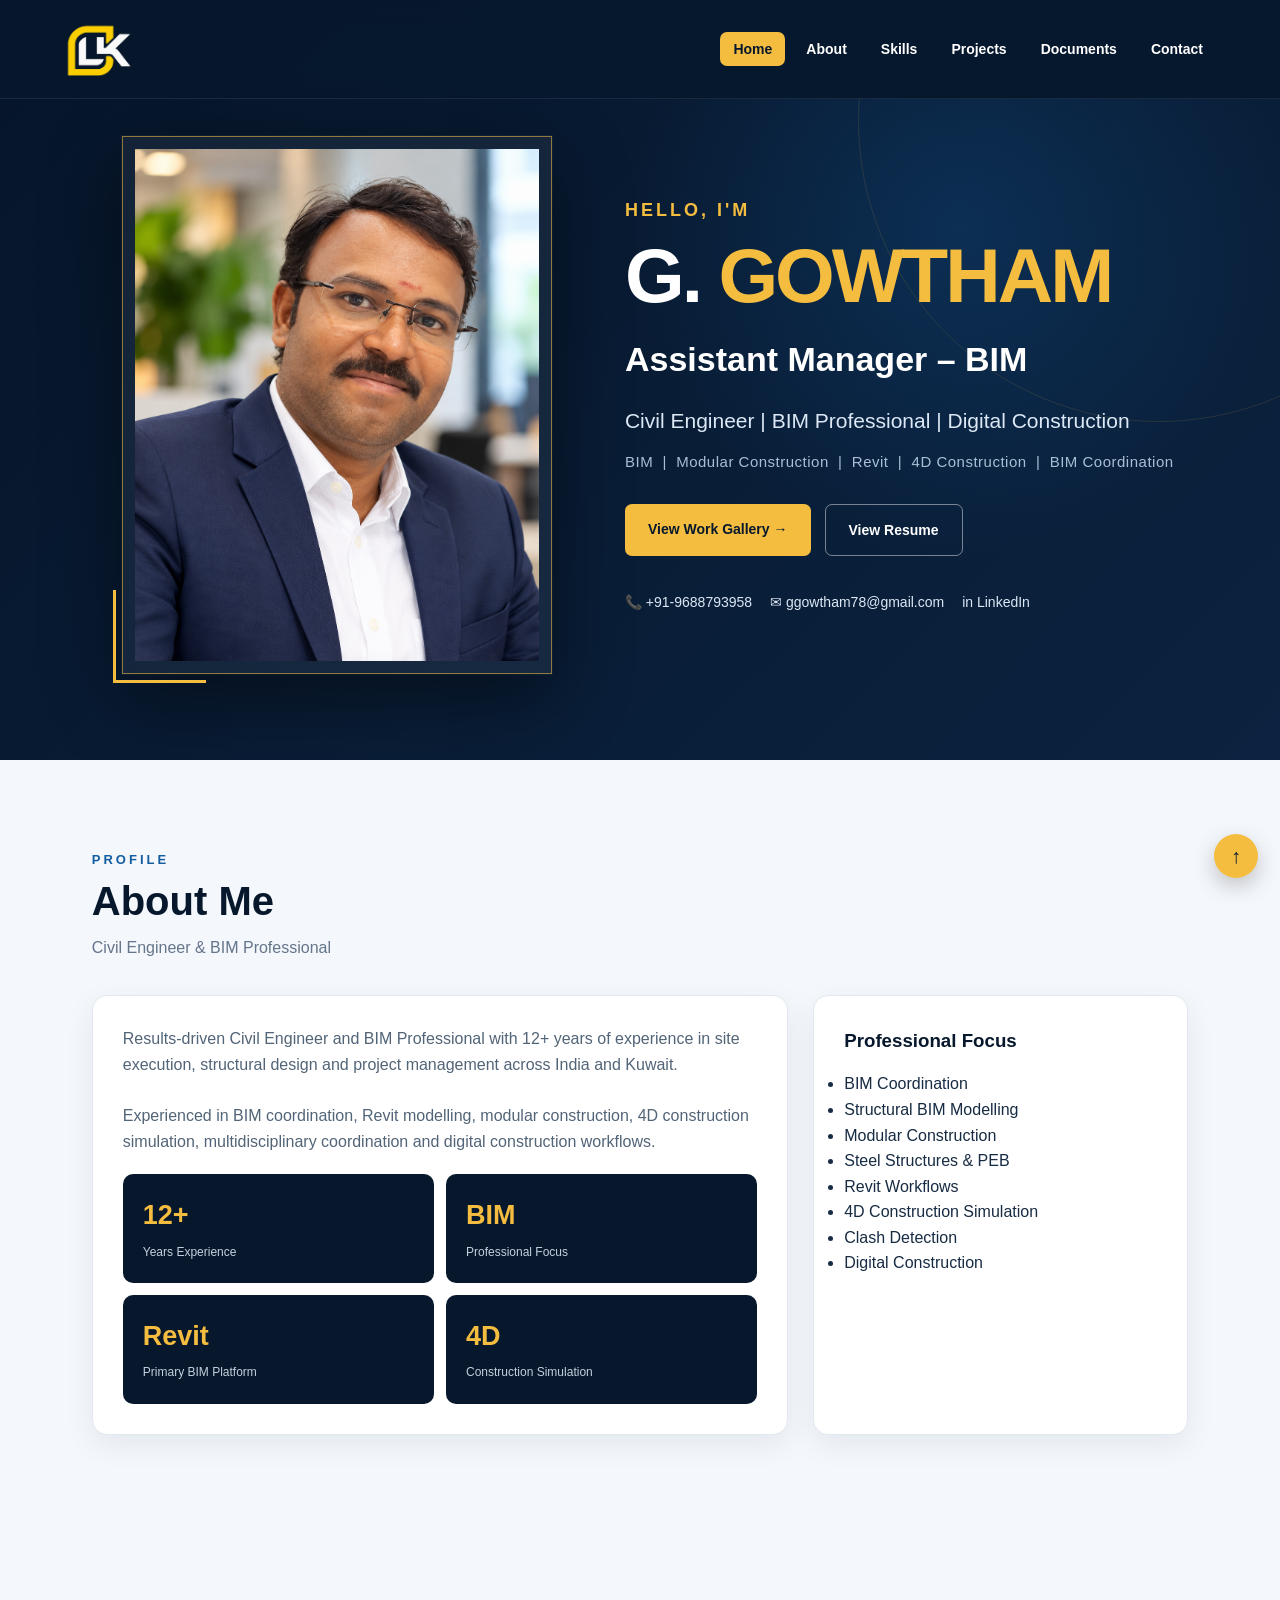
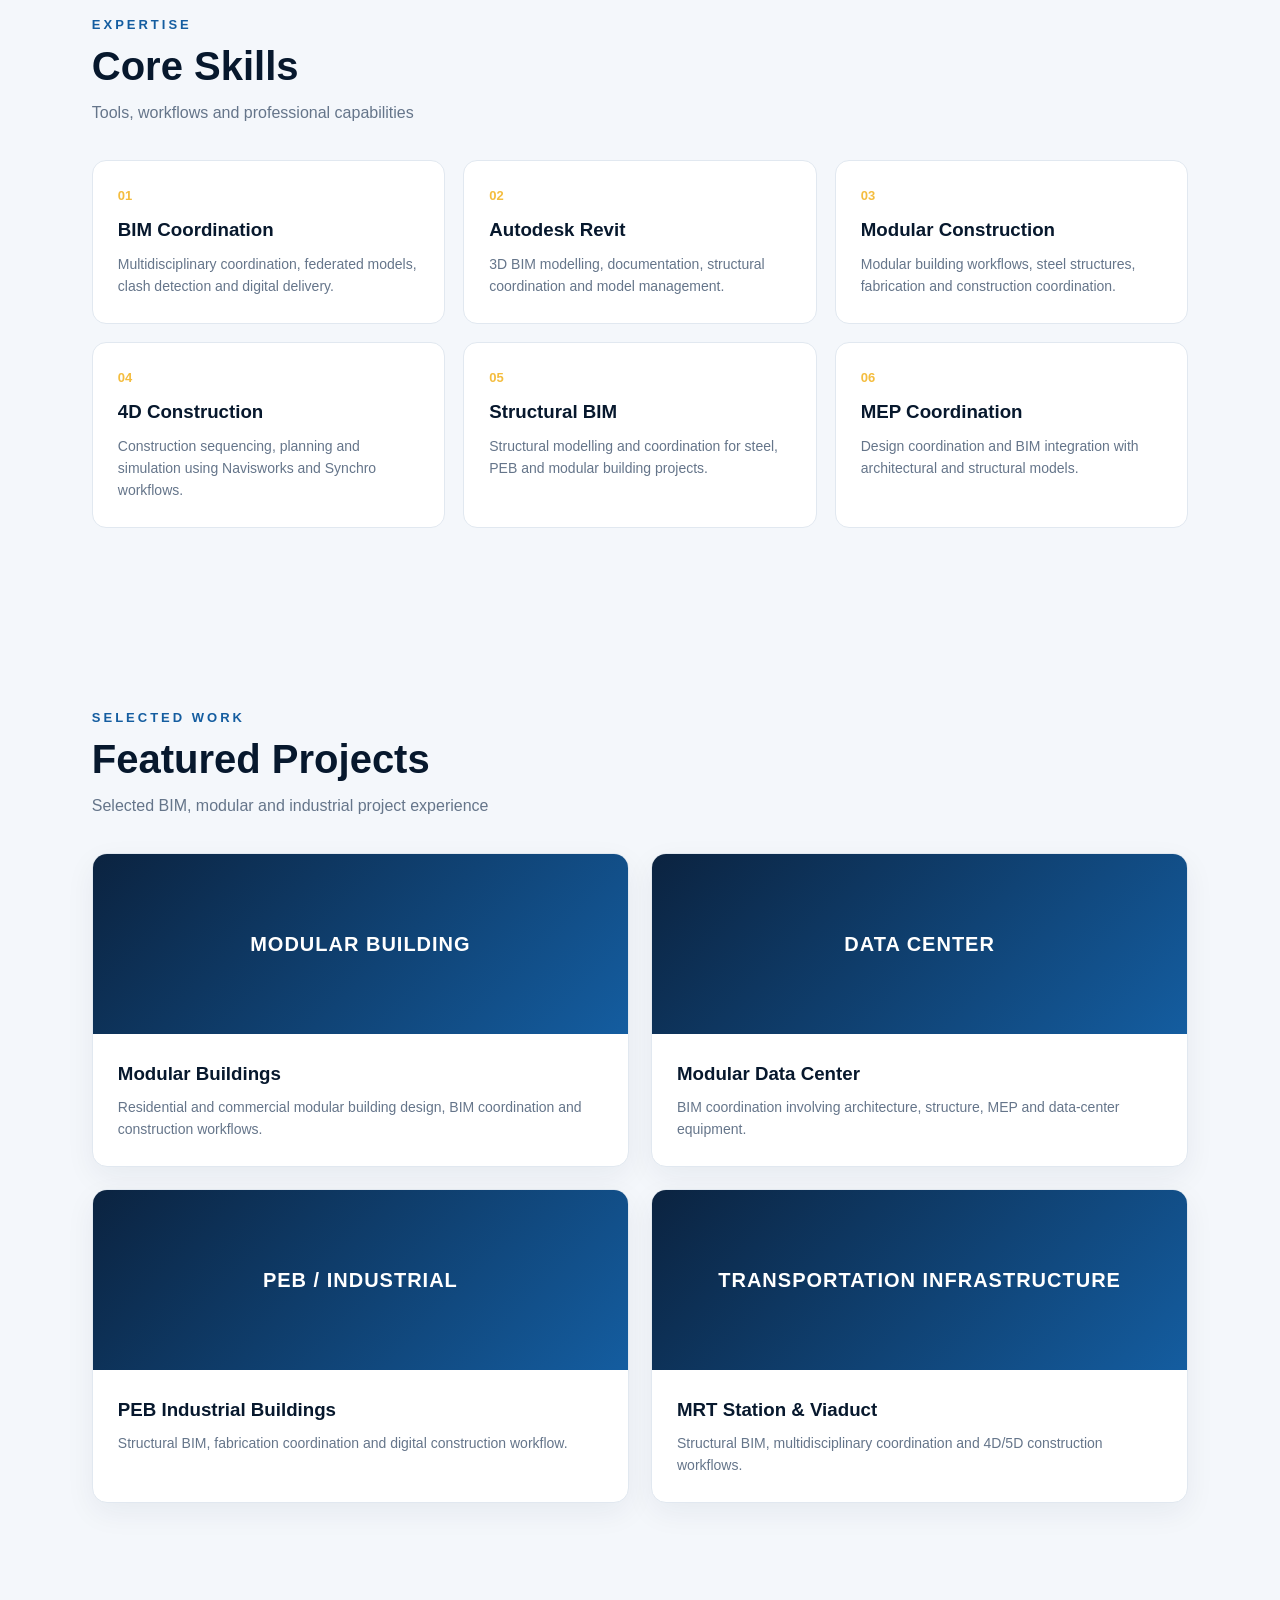
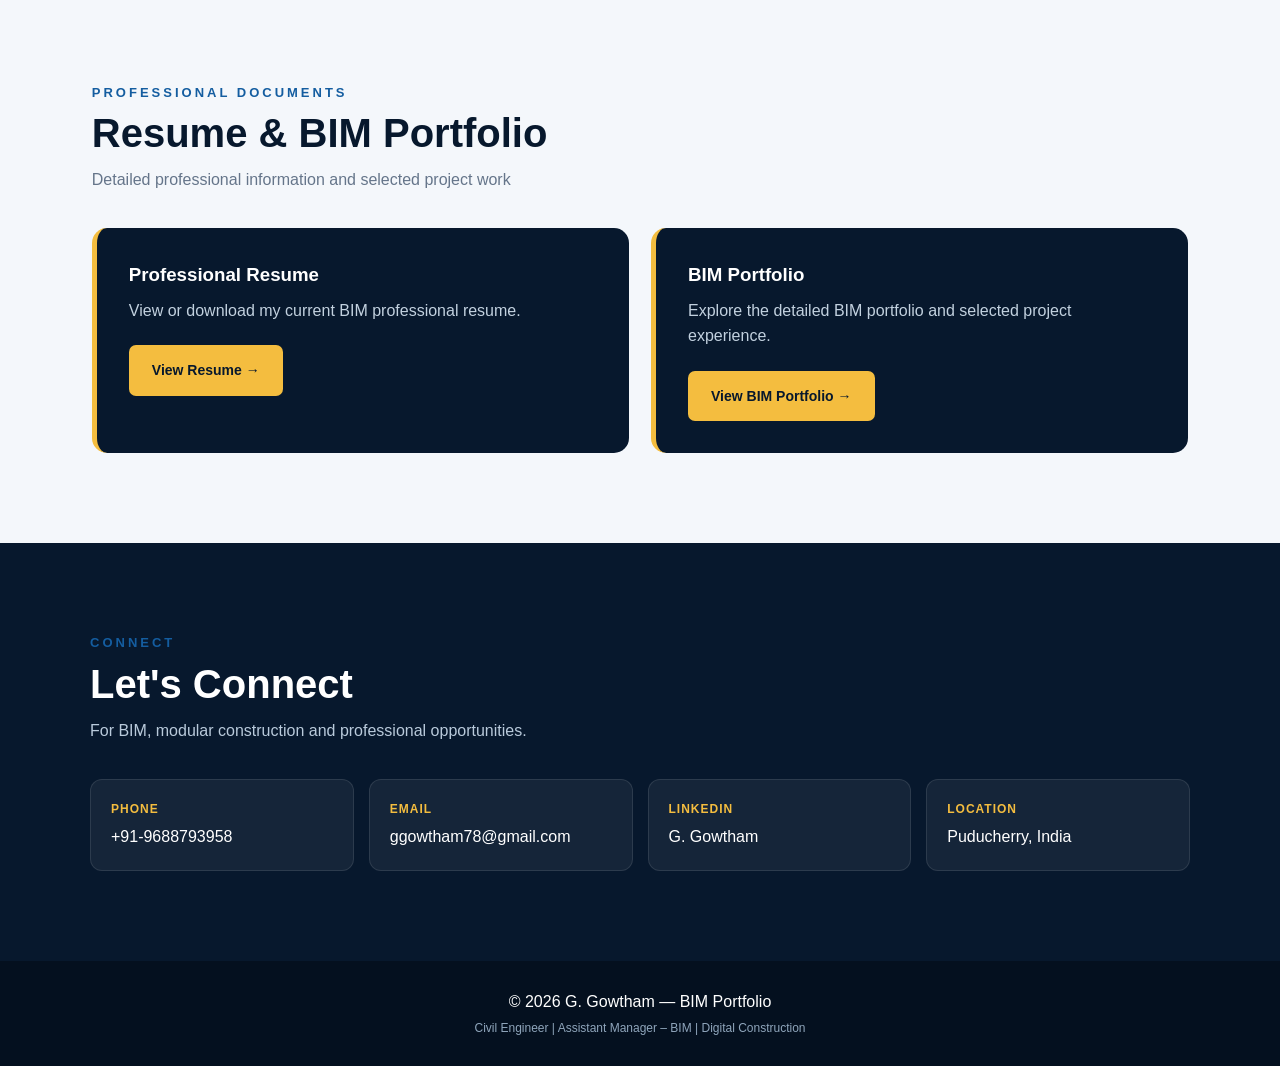
==== index.html @ bedb444a "Update index.html" ====
<!DOCTYPE html>
<html lang="en">
<head>
<meta charset="UTF-8">
<meta name="viewport" content="width=device-width, initial-scale=1.0">

<meta name="description"
content="G. Gowtham — Assistant Manager – BIM | Civil Engineer | BIM | Revit | Modular Construction | 4D">

<title>G. Gowtham | Assistant Manager – BIM</title>
<!-- Browser Tab / Link Preview Icon -->
<link rel="icon" href="/favicon.ico" sizes="any">
<link rel="icon" type="image/png" sizes="16x16" href="/GL-Favicon-16.png">
<link rel="icon" type="image/png" sizes="32x32" href="/GL-Favicon-32.png">
<link rel="icon" type="image/png" sizes="48x48" href="/GL-Favicon-48.png">
<link rel="apple-touch-icon" sizes="180x180" href="/GL-Favicon-180.png">
<link rel="manifest" href="/site.webmanifest">
<meta name="theme-color" content="#07182d">

<!-- Social / WhatsApp Link Preview -->
<meta property="og:type" content="website">
<meta property="og:site_name" content="G. Gowtham | BIM Professional">
<meta property="og:title" content="G. Gowtham | Assistant Manager – BIM">
<meta property="og:description" content="Civil Engineer | BIM Professional | Digital Construction | Revit | Modular Construction | 4D">
<meta property="og:url" content="https://ggowtham78-eng.github.io/">
<meta property="og:image" content="https://ggowtham78-eng.github.io/GL-Favicon-512.png">
<meta property="og:image:type" content="image/png">
<meta property="og:image:width" content="512">
<meta property="og:image:height" content="512">

<meta name="twitter:card" content="summary">
<meta name="twitter:title" content="G. Gowtham | Assistant Manager – BIM">
<meta name="twitter:description" content="Civil Engineer | BIM Professional | Digital Construction | Revit | Modular Construction | 4D">
<meta name="twitter:image" content="https://ggowtham78-eng.github.io/GL-Favicon-512.png">


<style>

:root{
    --navy:#07182d;
    --navy2:#0b2340;
    --blue:#145da0;
    --gold:#f4bd3f;
    --white:#ffffff;
    --light:#f4f7fb;
    --text:#172b43;
    --muted:#65758a;
    --border:#e1e8f0;
}

*{
    box-sizing:border-box;
    margin:0;
    padding:0;
}

html{
    scroll-behavior:smooth;
}

body{
    font-family:Arial, Helvetica, sans-serif;
    background:var(--light);
    color:var(--text);
    line-height:1.6;
}

/* =========================
   NAVIGATION
========================= */

nav{
    position:fixed;
    top:0;
    left:0;
    right:0;
    z-index:1000;

    display:flex;
    align-items:center;
    justify-content:space-between;

    padding:14px 5%;

    background:rgba(7,24,45,.96);
    backdrop-filter:blur(12px);

    border-bottom:1px solid rgba(255,255,255,.08);
}

.logo{
    display:flex;
    align-items:center;
    text-decoration:none;
}

.logo img{
    height:70px;
    width:auto;
    max-width:150px;
    object-fit:contain;
    display:block;
}

.nav-links{
    display:flex;
    gap:8px;
    list-style:none;
}

.nav-links a{
    color:#fff;
    text-decoration:none;
    padding:9px 13px;
    border-radius:7px;
    font-size:14px;
    font-weight:600;
    transition:.25s;
}

.nav-links a.active{
    background:var(--gold);
    color:var(--navy);
}

@media (hover:hover) and (pointer:fine){
    .nav-links a:hover{
        background:var(--gold);
        color:var(--navy);
    }
}

/* =========================
   HERO
========================= */

.hero{
    min-height:760px;

    padding:130px 7% 80px;

    background:
        radial-gradient(circle at 75% 30%,rgba(20,93,160,.28),transparent 30%),
        linear-gradient(135deg,#061529,#0b2340);

    display:grid;
    grid-template-columns:45% 55%;
    align-items:center;

    position:relative;
    overflow:hidden;
}

/* subtle background lines */

.hero:before{
    content:"";
    position:absolute;
    width:600px;
    height:600px;
    border:1px solid rgba(244,189,63,.12);
    border-radius:50%;
    right:-180px;
    top:-180px;
}

.hero-photo{
    position:relative;
    z-index:2;

    display:flex;
    justify-content:center;
    align-items:center;
}

.photo-frame{
    width:min(430px,90%);
    aspect-ratio:4/5;

    border:1px solid rgba(244,189,63,.55);
    padding:12px;

    background:rgba(255,255,255,.05);

    box-shadow:
        0 25px 70px rgba(0,0,0,.45),
        0 0 0 1px rgba(255,255,255,.04);

    position:relative;
}

.photo-frame:after{
    content:"";
    position:absolute;
    left:-10px;
    bottom:-10px;
    width:90px;
    height:90px;
    border-left:3px solid var(--gold);
    border-bottom:3px solid var(--gold);
}

.photo-frame img{
    width:100%;
    height:100%;
    object-fit:cover;
    display:block;
}

/* HERO CONTENT */

.hero-content{
    position:relative;
    z-index:2;

    padding-left:40px;
    max-width:720px;
}

.eyebrow{
    color:var(--gold);
    font-size:18px;
    font-weight:700;
    letter-spacing:3px;
    text-transform:uppercase;
    margin-bottom:12px;
}

.hero h1{
    color:#fff;
    font-size:clamp(48px,6vw,82px);
    line-height:1;
    letter-spacing:-3px;
    margin-bottom:18px;
}

.hero h1 span{
    color:var(--gold);
}

.role{
    color:#fff;
    font-size:clamp(22px,3vw,34px);
    font-weight:600;
    margin-bottom:18px;
}

.tagline{
    color:#dce8f5;
    font-size:21px;
    margin-bottom:12px;
}

.skills-line{
    color:#a9bfd6;
    font-size:15px;
    letter-spacing:.5px;
    margin-bottom:30px;
}

.hero-buttons{
    display:flex;
    gap:14px;
    flex-wrap:wrap;
}

.btn{
    display:inline-block;
    padding:14px 23px;
    border-radius:7px;

    text-decoration:none;
    font-weight:800;
    font-size:14px;

    transition:.25s;
}

.btn-primary{
    background:var(--gold);
    color:var(--navy);
}

.btn-primary:hover{
    transform:translateY(-2px);
    box-shadow:0 10px 25px rgba(244,189,63,.25);
}

.btn-outline{
    color:#fff;
    border:1px solid rgba(255,255,255,.45);
}

.btn-outline:hover{
    background:#fff;
    color:var(--navy);
}

/* quick contact */

.quick-contact{
    margin-top:35px;
    display:flex;
    flex-wrap:wrap;
    gap:18px;
}

.quick-contact a{
    color:#dce8f5;
    text-decoration:none;
    font-size:14px;
}

.quick-contact a:hover{
    color:var(--gold);
}

/* =========================
   SECTIONS
========================= */

section{
    max-width:1250px;
    margin:auto;
    padding:90px 6%;
}

.section-label{
    color:var(--blue);
    font-size:13px;
    font-weight:800;
    letter-spacing:3px;
    text-transform:uppercase;
    margin-bottom:8px;
}

.section-title{
    font-size:40px;
    line-height:1.1;
    margin-bottom:12px;
    color:var(--navy);
}

.section-sub{
    color:var(--muted);
    margin-bottom:35px;
}

/* =========================
   ABOUT
========================= */

.about-grid{
    display:grid;
    grid-template-columns:1.3fr .7fr;
    gap:25px;
}

.panel{
    background:#fff;
    border:1px solid var(--border);
    border-radius:15px;
    padding:30px;

    box-shadow:0 10px 30px rgba(10,42,69,.07);
}

.panel h3{
    color:var(--navy);
    margin-bottom:15px;
}

.panel p{
    color:#526477;
}

.stats{
    display:grid;
    grid-template-columns:1fr 1fr;
    gap:12px;
    margin-top:20px;
}

.stat{
    background:var(--navy);
    color:#fff;
    padding:20px;
    border-radius:10px;
}

.stat strong{
    display:block;
    color:var(--gold);
    font-size:27px;
}

.stat span{
    font-size:12px;
    color:#c3d1df;
}

/* =========================
   SKILLS
========================= */

.skills-grid{
    display:grid;
    grid-template-columns:repeat(3,1fr);
    gap:18px;
}

.skill-card{
    background:#fff;
    border:1px solid var(--border);
    border-radius:14px;
    padding:25px;
    transition:.25s;
}

.skill-card:hover{
    transform:translateY(-5px);
    border-color:var(--gold);
}

.skill-number{
    color:var(--gold);
    font-size:13px;
    font-weight:800;
}

.skill-card h3{
    margin:8px 0;
    color:var(--navy);
}

.skill-card p{
    color:var(--muted);
    font-size:14px;
}

/* =========================
   PROJECTS
========================= */

.project-grid{
    display:grid;
    grid-template-columns:repeat(2,1fr);
    gap:22px;
}

.project-card{
    background:#fff;
    border:1px solid var(--border);
    border-radius:15px;
    overflow:hidden;

    box-shadow:0 10px 30px rgba(10,42,69,.06);

    transition:.25s;
}

.project-card:hover{
    transform:translateY(-5px);
}

.project-image{
    height:180px;

    background:
        linear-gradient(135deg,#0b2340,#145da0);

    display:flex;
    align-items:center;
    justify-content:center;

    color:#fff;
    font-size:20px;
    font-weight:800;
    letter-spacing:1px;
    text-align:center;
    line-height:1.4;
    padding:0 15px;
}

.project-body{
    padding:25px;
}

.project-body h3{
    color:var(--navy);
    margin-bottom:7px;
}

.project-body p{
    color:var(--muted);
    font-size:14px;
}

/* =========================
   DOCUMENTS
========================= */

.documents{
    display:grid;
    grid-template-columns:1fr 1fr;
    gap:22px;
}

.document-card{
    background:var(--navy);
    color:#fff;
    padding:32px;
    border-radius:15px;
    border-left:5px solid var(--gold);
}

.document-card h3{
    color:#fff;
    margin-bottom:8px;
}

.document-card p{
    color:#c2d1df;
    margin-bottom:22px;
}

/* =========================
   MODELS
========================= */

.model-box{
    background:#fff;
    border:1px solid var(--border);
    border-radius:15px;
    padding:35px;
    text-align:center;
}

.model-box h3{
    color:var(--navy);
    margin-bottom:10px;
}

.model-box p{
    color:var(--muted);
}

/* =========================
   CONTACT
========================= */

.contact-section{
    background:var(--navy);
    max-width:none;
    color:#fff;
}

.contact-inner{
    max-width:1100px;
    margin:auto;
}

.contact-section .section-title{
    color:#fff;
}

.contact-section .section-sub{
    color:#b9cadb;
}

.contact-grid{
    display:grid;
    grid-template-columns:repeat(4,1fr);
    gap:15px;
}

.contact-item{
    background:rgba(255,255,255,.06);
    border:1px solid rgba(255,255,255,.1);
    border-radius:12px;
    padding:20px;
}

.contact-item strong{
    display:block;
    color:var(--gold);
    font-size:12px;
    letter-spacing:1px;
    text-transform:uppercase;
    margin-bottom:5px;
}

.contact-item a{
    color:#fff;
    text-decoration:none;
}

/* =========================
   FOOTER
========================= */

footer{
    background:#04101f;
    color:#fff;
    text-align:center;
    padding:28px;
}

footer .small{
    color:#8fa5bb;
    font-size:12px;
    margin-top:5px;
}

/* =========================
   MOBILE
========================= */

@media(max-width:900px){

    nav{
        padding:12px 4%;
    }

    .logo{
        font-size:16px;
    }

    .nav-links{
        overflow-x:auto;
        white-space:nowrap;
    }

    .hero{
        grid-template-columns:1fr;
        padding:120px 7% 70px;
    }

    .hero-photo{
        order:1;
        margin-bottom:40px;
    }

    .hero-content{
        order:2;
        padding-left:0;
    }

    .photo-frame{
        width:330px;
    }

    .about-grid{
        grid-template-columns:1fr;
    }

    .skills-grid{
        grid-template-columns:1fr 1fr;
    }

    .contact-grid{
        grid-template-columns:1fr 1fr;
    }
}

@media(max-width:600px){

    nav{
        justify-content:flex-start;
        gap:10px;
        padding:10px 3%;
    }

    /* Keep the logo visible on mobile */
    .logo{
        display:flex;
        flex:0 0 auto;
        align-items:center;
    }

    .logo img{
        height:44px;
        width:auto;
        max-width:90px;
        object-fit:contain;
    }

    .nav-links{
        flex:1 1 auto;
        min-width:0;
        overflow-x:auto;
        overflow-y:hidden;
        white-space:nowrap;
        -webkit-overflow-scrolling:touch;
        scrollbar-width:none;
    }

    .nav-links::-webkit-scrollbar{
        display:none;
    }

    .nav-links a{
        padding:8px 10px;
        font-size:13px;
    }

    .hero{
        padding-left:6%;
        padding-right:6%;
    }

    .hero h1{
        font-size:48px;
        letter-spacing:-2px;
    }

    .role{
        font-size:24px;
    }

    .tagline{
        font-size:18px;
    }

    .photo-frame{
        width:280px;
    }

    .skills-grid,
    .project-grid,
    .documents,
    .contact-grid{
        grid-template-columns:1fr;
    }

    section{
        padding:65px 6%;
    }

    .section-title{
        font-size:32px;
    }

    .quick-contact{
        flex-direction:column;
        gap:8px;
    }
}


/* BACK TO TOP */
.back-to-top{
    position:fixed;
    right:22px;
    bottom:22px;
    z-index:900;
    width:44px;
    height:44px;
    border-radius:50%;
    background:var(--gold);
    color:var(--navy);
    display:flex;
    align-items:center;
    justify-content:center;
    text-decoration:none;
    font-size:20px;
    font-weight:800;
    box-shadow:0 8px 22px rgba(0,0,0,.22);
    transition:.25s;
}
.back-to-top:hover{transform:translateY(-3px);}
@media(max-width:600px){
    .back-to-top{
        right:15px;
        bottom:15px;
        width:40px;
        height:40px;
        font-size:18px;
    }
}

</style>
</head>

<body>

<!-- =========================
     NAVIGATION
========================= -->

<nav>

<a href="#home" class="logo">
<img src="GLK-Logo.png" alt="G. Gowtham Logo">
</a>

<ul class="nav-links">

<li><a href="#home">Home</a></li>
<li><a href="#about">About</a></li>
<li><a href="#skills">Skills</a></li>
<li><a href="#projects">Projects</a></li>
<li><a href="#documents">Documents</a></li>
<li><a href="#contact">Contact</a></li>

</ul>

</nav>


<!-- =========================
     HERO
========================= -->

<header class="hero" id="home">

<div class="hero-photo">

<div class="photo-frame">

<img src="Gowtham.png"
     alt="G. Gowtham - Assistant Manager BIM">

</div>

</div>


<div class="hero-content">

<div class="eyebrow">
Hello, I'm
</div>

<h1>
G. <span>GOWTHAM</span>
</h1>

<div class="role">
Assistant Manager – BIM
</div>

<div class="tagline">
Civil Engineer | BIM Professional | Digital Construction
</div>

<div class="skills-line">
BIM &nbsp;|&nbsp;
Modular Construction &nbsp;|&nbsp;
Revit &nbsp;|&nbsp;
4D Construction &nbsp;|&nbsp;
BIM Coordination
</div>


<div class="hero-buttons">

<a class="btn btn-primary" href="software-work-gallery.html">
View Work Gallery →
</a>

<a class="btn btn-outline" href="Resume-BIM.pdf" target="_blank">
View Resume
</a>

</div>


<div class="quick-contact">

<a href="tel:+919688793958">
📞 +91-9688793958
</a>

<a href="mailto:ggowtham78@gmail.com">
✉ ggowtham78@gmail.com
</a>

<a href="https://www.linkedin.com/in/gowtham-g-bim"
   target="_blank">
in LinkedIn
</a>

</div>

</div>

</header>


<!-- =========================
     ABOUT
========================= -->

<section id="about">

<div class="section-label">
Profile
</div>

<h2 class="section-title">
About Me
</h2>

<p class="section-sub">
Civil Engineer & BIM Professional
</p>


<div class="about-grid">

<div class="panel">

<p>
Results-driven Civil Engineer and BIM Professional with 12+ years
of experience in site execution, structural design and project
management across India and Kuwait.
</p>

<br>

<p>
Experienced in BIM coordination, Revit modelling, modular
construction, 4D construction simulation, multidisciplinary
coordination and digital construction workflows.
</p>

<div class="stats">

<div class="stat">
<strong>12+</strong>
<span>Years Experience</span>
</div>

<div class="stat">
<strong>BIM</strong>
<span>Professional Focus</span>
</div>

<div class="stat">
<strong>Revit</strong>
<span>Primary BIM Platform</span>
</div>

<div class="stat">
<strong>4D</strong>
<span>Construction Simulation</span>
</div>

</div>

</div>


<div class="panel">

<h3>
Professional Focus
</h3>

<ul>

<li>BIM Coordination</li>
<li>Structural BIM Modelling</li>
<li>Modular Construction</li>
<li>Steel Structures & PEB</li>
<li>Revit Workflows</li>
<li>4D Construction Simulation</li>
<li>Clash Detection</li>
<li>Digital Construction</li>

</ul>

</div>

</div>

</section>


<!-- =========================
     SKILLS
========================= -->

<section id="skills">

<div class="section-label">
Expertise
</div>

<h2 class="section-title">
Core Skills
</h2>

<p class="section-sub">
Tools, workflows and professional capabilities
</p>


<div class="skills-grid">

<div class="skill-card">
<div class="skill-number">01</div>
<h3>BIM Coordination</h3>
<p>
Multidisciplinary coordination, federated models,
clash detection and digital delivery.
</p>
</div>


<div class="skill-card">
<div class="skill-number">02</div>
<h3>Autodesk Revit</h3>
<p>
3D BIM modelling, documentation, structural
coordination and model management.
</p>
</div>


<div class="skill-card">
<div class="skill-number">03</div>
<h3>Modular Construction</h3>
<p>
Modular building workflows, steel structures,
fabrication and construction coordination.
</p>
</div>


<div class="skill-card">
<div class="skill-number">04</div>
<h3>4D Construction</h3>
<p>
Construction sequencing, planning and simulation
using Navisworks and Synchro workflows.
</p>
</div>


<div class="skill-card">
<div class="skill-number">05</div>
<h3>Structural BIM</h3>
<p>
Structural modelling and coordination for steel,
PEB and modular building projects.
</p>
</div>


<div class="skill-card">
<div class="skill-number">06</div>
<h3>MEP Coordination</h3>
<p>
Design coordination and BIM integration with
architectural and structural models.
</p>
</div>

</div>

</section>


<!-- =========================
     PROJECTS
========================= -->

<section id="projects">

<div class="section-label">
Selected Work
</div>

<h2 class="section-title">
Featured Projects
</h2>

<p class="section-sub">
Selected BIM, modular and industrial project experience
</p>


<div class="project-grid">


<div class="project-card">

<div class="project-image">
MODULAR BUILDING
</div>

<div class="project-body">

<h3>
Modular Buildings
</h3>

<p>
Residential and commercial modular building
design, BIM coordination and construction workflows.
</p>

</div>

</div>


<div class="project-card">

<div class="project-image">
DATA CENTER
</div>

<div class="project-body">

<h3>
Modular Data Center
</h3>

<p>
BIM coordination involving architecture,
structure, MEP and data-center equipment.
</p>

</div>

</div>


<div class="project-card">

<div class="project-image">
PEB / INDUSTRIAL
</div>

<div class="project-body">

<h3>
PEB Industrial Buildings
</h3>

<p>
Structural BIM, fabrication coordination and digital
construction workflow.
</p>

</div>

</div>


<div class="project-card">

<div class="project-image">
TRANSPORTATION INFRASTRUCTURE
</div>

<div class="project-body">

<h3>
MRT Station & Viaduct
</h3>

<p>
Structural BIM, multidisciplinary coordination 
and 4D/5D construction workflows.
</p>

</div>

</div>


</div>

</section>

<!-- =========================
     DOCUMENTS
========================= -->

<section id="documents">

<div class="section-label">
Professional Documents
</div>

<h2 class="section-title">
Resume & BIM Portfolio
</h2>

<p class="section-sub">
Detailed professional information and selected project work
</p>


<div class="documents">


<div class="document-card">

<h3>
Professional Resume
</h3>

<p>
View or download my current BIM professional resume.
</p>

<a class="btn btn-primary"
   href="Resume-BIM.pdf"
   target="_blank">

View Resume →

</a>

</div>


<div class="document-card">

<h3>
BIM Portfolio
</h3>

<p>
Explore the detailed BIM portfolio and selected project
experience.
</p>

<a class="btn btn-primary"
   href="BIM-Portfolio.pdf"
   target="_blank">

View BIM Portfolio →

</a>

</div>


</div>

</section>


<!-- =========================
     CONTACT
========================= -->

<section id="contact" class="contact-section">

<div class="contact-inner">

<div class="section-label">
Connect
</div>

<h2 class="section-title">
Let's Connect
</h2>

<p class="section-sub">
For BIM, modular construction and professional opportunities.
</p>


<div class="contact-grid">


<div class="contact-item">

<strong>Phone</strong>

<a href="tel:+919688793958">
+91-9688793958
</a>

</div>


<div class="contact-item">

<strong>Email</strong>

<a href="mailto:ggowtham78@gmail.com">
ggowtham78@gmail.com
</a>

</div>


<div class="contact-item">

<strong>LinkedIn</strong>

<a href="https://www.linkedin.com/in/gowtham-g-bim"
target="_blank">

G. Gowtham

</a>

</div>


<div class="contact-item">

<strong>Location</strong>

Puducherry, India

</div>


</div>

</div>

</section>


<!-- =========================
     FOOTER
========================= -->

<a href="#home" class="back-to-top" aria-label="Back to top">↑</a>

<footer>

<div>
© 2026 G. Gowtham — BIM Portfolio
</div>

<div class="small">
Civil Engineer | Assistant Manager – BIM | Digital Construction
</div>

</footer>


<!-- =========================
     ACTIVE NAVIGATION
========================= -->

<script>

const links = [...document.querySelectorAll('.nav-links a')];
const sections = [...document.querySelectorAll('header[id], section[id]')];

function setActiveNav(id){
    links.forEach(link => link.classList.remove('active'));

    const activeLink = links.find(link => {
        const href = link.getAttribute('href') || '';
        return href === '#' + id;
    });

    if(activeLink){
        activeLink.classList.add('active');
    }
}

function updateActiveNav(){
    const y = window.scrollY + 180;
    let current = sections[0];

    sections.forEach(section => {
        if(section.offsetTop <= y){
            current = section;
        }
    });

    if(current){
        setActiveNav(current.id);
    }
}

updateActiveNav();

window.addEventListener('scroll', updateActiveNav, {passive:true});

links.forEach(link => {
    link.addEventListener('click', () => {
        const href = link.getAttribute('href') || '';

        if(href.startsWith('#')){
            setActiveNav(href.substring(1));
        }
    });
});

</script>

</body>
</html>
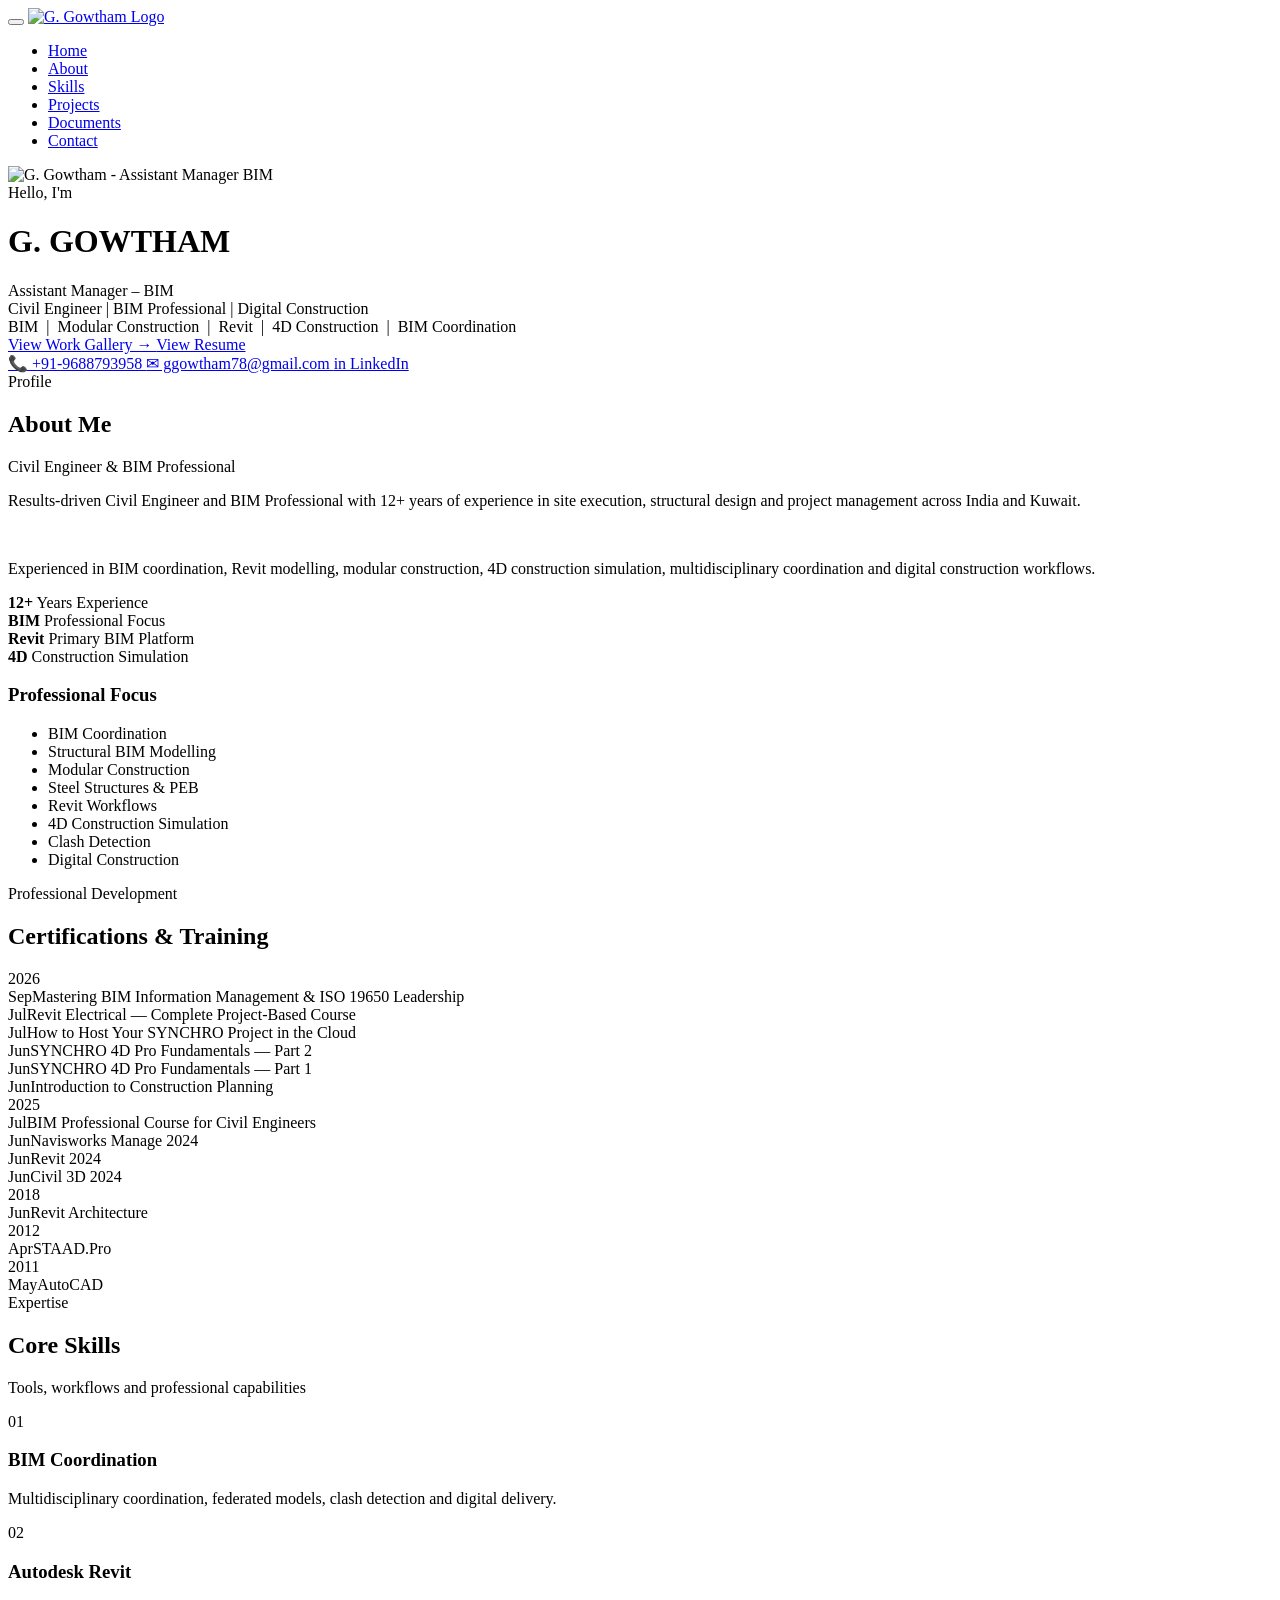
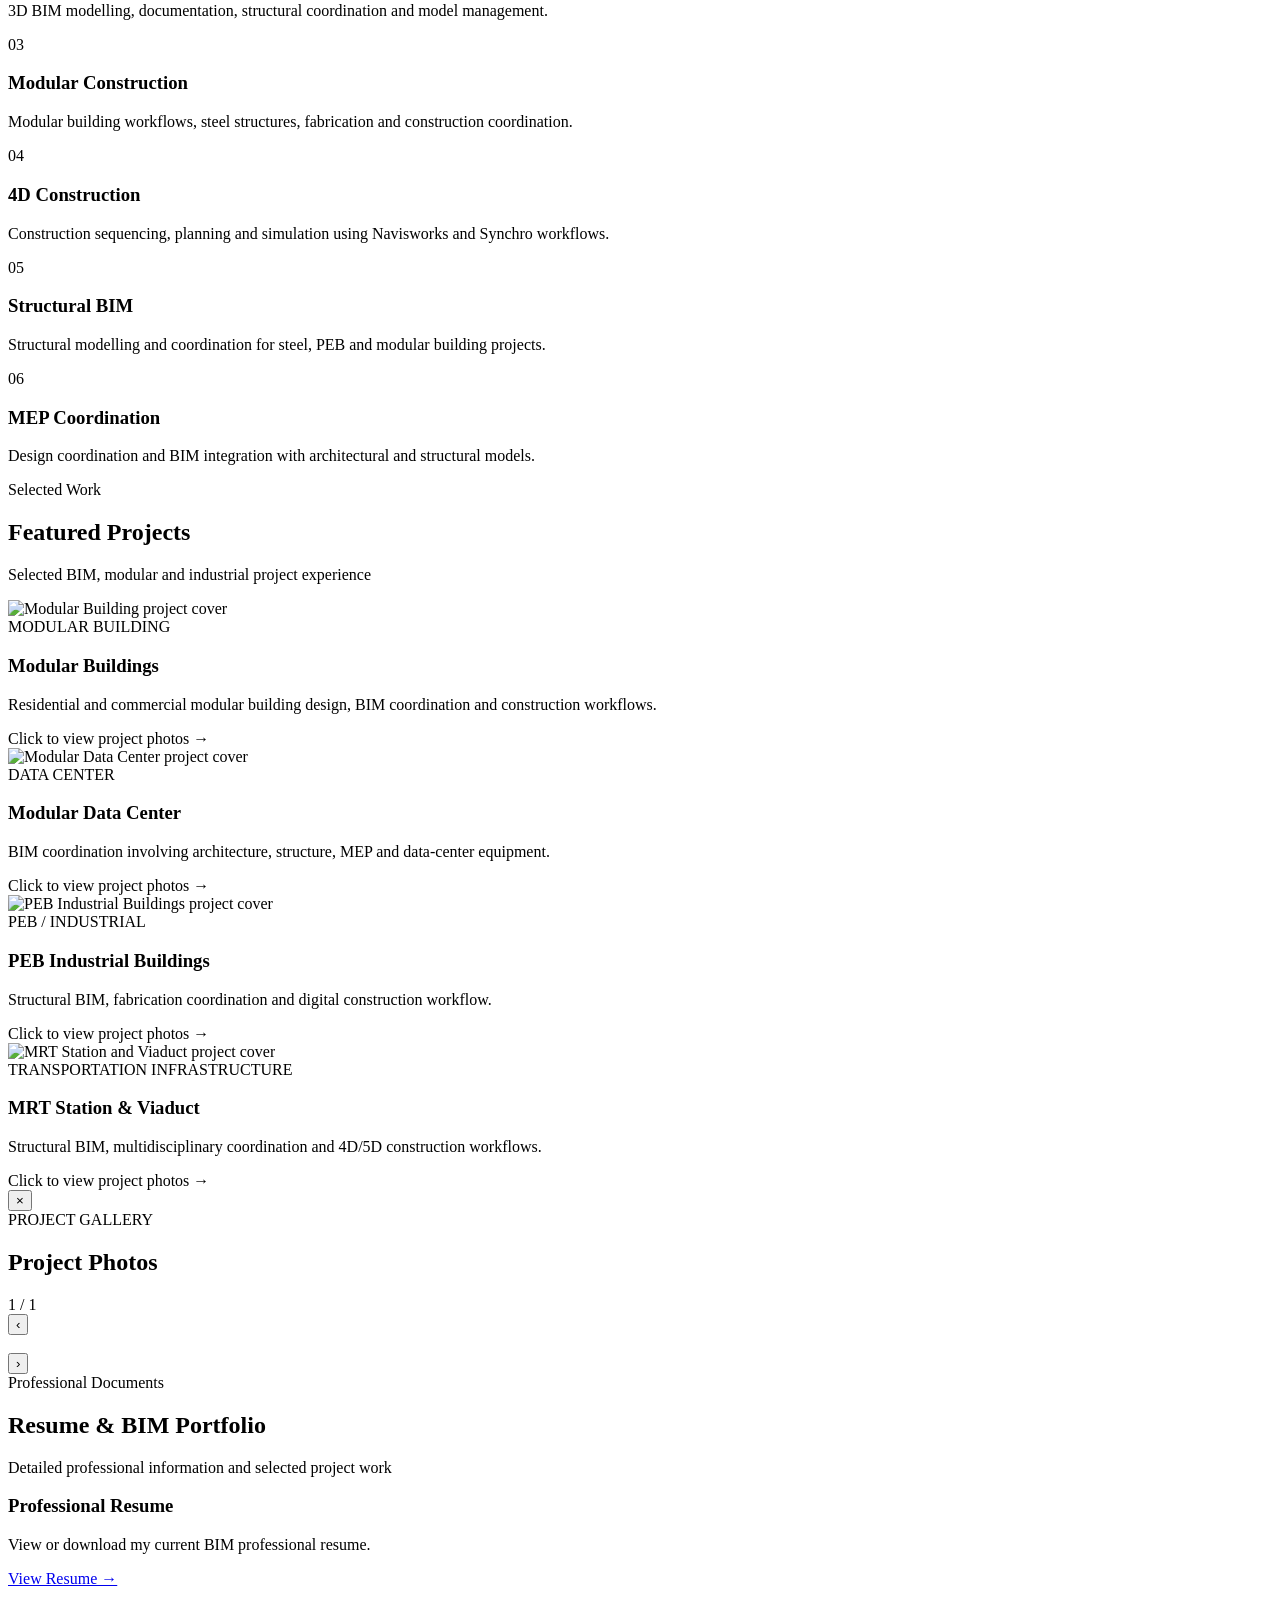
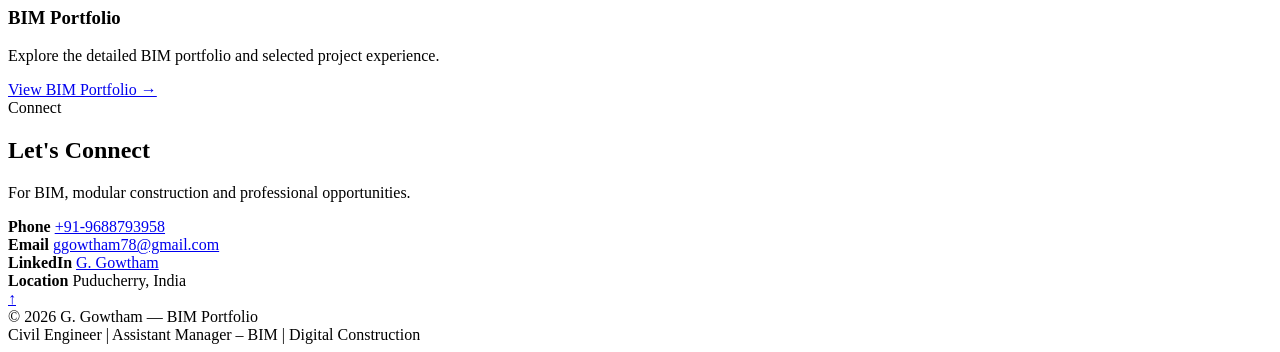
==== commit 196057e6: "Add files via upload" ====
--- a/index.html
+++ b/index.html
@@ -8,781 +8,35 @@
 content="G. Gowtham — Assistant Manager – BIM | Civil Engineer | BIM | Revit | Modular Construction | 4D">
 
 <title>G. Gowtham | Assistant Manager – BIM</title>
-<!-- Browser Tab / Link Preview Icon -->
-<link rel="icon" href="/favicon.ico" sizes="any">
-<link rel="icon" type="image/png" sizes="16x16" href="/GL-Favicon-16.png">
-<link rel="icon" type="image/png" sizes="32x32" href="/GL-Favicon-32.png">
-<link rel="icon" type="image/png" sizes="48x48" href="/GL-Favicon-48.png">
-<link rel="apple-touch-icon" sizes="180x180" href="/GL-Favicon-180.png">
-<link rel="manifest" href="/site.webmanifest">
+<!-- Favicon / Site Icon (same on all pages) -->
+<link rel="icon" href="assets/branding/favicon/favicon.ico" sizes="any">
+<link rel="icon" type="image/png" sizes="32x32" href="assets/branding/favicon/favicon-32.png">
+<link rel="icon" type="image/png" sizes="16x16" href="assets/branding/favicon/favicon-16.png">
+<link rel="apple-touch-icon" sizes="180x180" href="assets/branding/favicon/apple-touch-icon.png">
 <meta name="theme-color" content="#07182d">
-
-<!-- Social / WhatsApp Link Preview -->
+<meta name="theme-color" content="#07182d">
+
+<!-- WhatsApp / Open Graph -->
 <meta property="og:type" content="website">
 <meta property="og:site_name" content="G. Gowtham | BIM Professional">
 <meta property="og:title" content="G. Gowtham | Assistant Manager – BIM">
 <meta property="og:description" content="Civil Engineer | BIM Professional | Digital Construction | Revit | Modular Construction | 4D">
 <meta property="og:url" content="https://ggowtham78-eng.github.io/">
-<meta property="og:image" content="https://ggowtham78-eng.github.io/GL-Favicon-512.png">
+<meta property="og:image" content="https://ggowtham78-eng.github.io/assets/branding/favicon/favicon-whatsapp.png">
+<meta property="og:image:secure_url" content="https://ggowtham78-eng.github.io/assets/branding/favicon/favicon-whatsapp.png">
 <meta property="og:image:type" content="image/png">
-<meta property="og:image:width" content="512">
-<meta property="og:image:height" content="512">
+<meta property="og:image:width" content="300">
+<meta property="og:image:height" content="300">
 
 <meta name="twitter:card" content="summary">
 <meta name="twitter:title" content="G. Gowtham | Assistant Manager – BIM">
 <meta name="twitter:description" content="Civil Engineer | BIM Professional | Digital Construction | Revit | Modular Construction | 4D">
-<meta name="twitter:image" content="https://ggowtham78-eng.github.io/GL-Favicon-512.png">
-
-
-<style>
-
-:root{
-    --navy:#07182d;
-    --navy2:#0b2340;
-    --blue:#145da0;
-    --gold:#f4bd3f;
-    --white:#ffffff;
-    --light:#f4f7fb;
-    --text:#172b43;
-    --muted:#65758a;
-    --border:#e1e8f0;
-}
-
-*{
-    box-sizing:border-box;
-    margin:0;
-    padding:0;
-}
-
-html{
-    scroll-behavior:smooth;
-}
-
-body{
-    font-family:Arial, Helvetica, sans-serif;
-    background:var(--light);
-    color:var(--text);
-    line-height:1.6;
-}
-
-/* =========================
-   NAVIGATION
-========================= */
-
-nav{
-    position:fixed;
-    top:0;
-    left:0;
-    right:0;
-    z-index:1000;
-
-    display:flex;
-    align-items:center;
-    justify-content:space-between;
-
-    padding:14px 5%;
-
-    background:rgba(7,24,45,.96);
-    backdrop-filter:blur(12px);
-
-    border-bottom:1px solid rgba(255,255,255,.08);
-}
-
-.logo{
-    display:flex;
-    align-items:center;
-    text-decoration:none;
-}
-
-.logo img{
-    height:70px;
-    width:auto;
-    max-width:150px;
-    object-fit:contain;
-    display:block;
-}
-
-.nav-links{
-    display:flex;
-    gap:8px;
-    list-style:none;
-}
-
-.nav-links a{
-    color:#fff;
-    text-decoration:none;
-    padding:9px 13px;
-    border-radius:7px;
-    font-size:14px;
-    font-weight:600;
-    transition:.25s;
-}
-
-.nav-links a.active{
-    background:var(--gold);
-    color:var(--navy);
-}
-
-@media (hover:hover) and (pointer:fine){
-    .nav-links a:hover{
-        background:var(--gold);
-        color:var(--navy);
-    }
-}
-
-/* =========================
-   HERO
-========================= */
-
-.hero{
-    min-height:760px;
-
-    padding:130px 7% 80px;
-
-    background:
-        radial-gradient(circle at 75% 30%,rgba(20,93,160,.28),transparent 30%),
-        linear-gradient(135deg,#061529,#0b2340);
-
-    display:grid;
-    grid-template-columns:45% 55%;
-    align-items:center;
-
-    position:relative;
-    overflow:hidden;
-}
-
-/* subtle background lines */
-
-.hero:before{
-    content:"";
-    position:absolute;
-    width:600px;
-    height:600px;
-    border:1px solid rgba(244,189,63,.12);
-    border-radius:50%;
-    right:-180px;
-    top:-180px;
-}
-
-.hero-photo{
-    position:relative;
-    z-index:2;
-
-    display:flex;
-    justify-content:center;
-    align-items:center;
-}
-
-.photo-frame{
-    width:min(430px,90%);
-    aspect-ratio:4/5;
-
-    border:1px solid rgba(244,189,63,.55);
-    padding:12px;
-
-    background:rgba(255,255,255,.05);
-
-    box-shadow:
-        0 25px 70px rgba(0,0,0,.45),
-        0 0 0 1px rgba(255,255,255,.04);
-
-    position:relative;
-}
-
-.photo-frame:after{
-    content:"";
-    position:absolute;
-    left:-10px;
-    bottom:-10px;
-    width:90px;
-    height:90px;
-    border-left:3px solid var(--gold);
-    border-bottom:3px solid var(--gold);
-}
-
-.photo-frame img{
-    width:100%;
-    height:100%;
-    object-fit:cover;
-    display:block;
-}
-
-/* HERO CONTENT */
-
-.hero-content{
-    position:relative;
-    z-index:2;
-
-    padding-left:40px;
-    max-width:720px;
-}
-
-.eyebrow{
-    color:var(--gold);
-    font-size:18px;
-    font-weight:700;
-    letter-spacing:3px;
-    text-transform:uppercase;
-    margin-bottom:12px;
-}
-
-.hero h1{
-    color:#fff;
-    font-size:clamp(48px,6vw,82px);
-    line-height:1;
-    letter-spacing:-3px;
-    margin-bottom:18px;
-}
-
-.hero h1 span{
-    color:var(--gold);
-}
-
-.role{
-    color:#fff;
-    font-size:clamp(22px,3vw,34px);
-    font-weight:600;
-    margin-bottom:18px;
-}
-
-.tagline{
-    color:#dce8f5;
-    font-size:21px;
-    margin-bottom:12px;
-}
-
-.skills-line{
-    color:#a9bfd6;
-    font-size:15px;
-    letter-spacing:.5px;
-    margin-bottom:30px;
-}
-
-.hero-buttons{
-    display:flex;
-    gap:14px;
-    flex-wrap:wrap;
-}
-
-.btn{
-    display:inline-block;
-    padding:14px 23px;
-    border-radius:7px;
-
-    text-decoration:none;
-    font-weight:800;
-    font-size:14px;
-
-    transition:.25s;
-}
-
-.btn-primary{
-    background:var(--gold);
-    color:var(--navy);
-}
-
-.btn-primary:hover{
-    transform:translateY(-2px);
-    box-shadow:0 10px 25px rgba(244,189,63,.25);
-}
-
-.btn-outline{
-    color:#fff;
-    border:1px solid rgba(255,255,255,.45);
-}
-
-.btn-outline:hover{
-    background:#fff;
-    color:var(--navy);
-}
-
-/* quick contact */
-
-.quick-contact{
-    margin-top:35px;
-    display:flex;
-    flex-wrap:wrap;
-    gap:18px;
-}
-
-.quick-contact a{
-    color:#dce8f5;
-    text-decoration:none;
-    font-size:14px;
-}
-
-.quick-contact a:hover{
-    color:var(--gold);
-}
-
-/* =========================
-   SECTIONS
-========================= */
-
-section{
-    max-width:1250px;
-    margin:auto;
-    padding:90px 6%;
-}
-
-.section-label{
-    color:var(--blue);
-    font-size:13px;
-    font-weight:800;
-    letter-spacing:3px;
-    text-transform:uppercase;
-    margin-bottom:8px;
-}
-
-.section-title{
-    font-size:40px;
-    line-height:1.1;
-    margin-bottom:12px;
-    color:var(--navy);
-}
-
-.section-sub{
-    color:var(--muted);
-    margin-bottom:35px;
-}
-
-/* =========================
-   ABOUT
-========================= */
-
-.about-grid{
-    display:grid;
-    grid-template-columns:1.3fr .7fr;
-    gap:25px;
-}
-
-.panel{
-    background:#fff;
-    border:1px solid var(--border);
-    border-radius:15px;
-    padding:30px;
-
-    box-shadow:0 10px 30px rgba(10,42,69,.07);
-}
-
-.panel h3{
-    color:var(--navy);
-    margin-bottom:15px;
-}
-
-.panel p{
-    color:#526477;
-}
-
-.stats{
-    display:grid;
-    grid-template-columns:1fr 1fr;
-    gap:12px;
-    margin-top:20px;
-}
-
-.stat{
-    background:var(--navy);
-    color:#fff;
-    padding:20px;
-    border-radius:10px;
-}
-
-.stat strong{
-    display:block;
-    color:var(--gold);
-    font-size:27px;
-}
-
-.stat span{
-    font-size:12px;
-    color:#c3d1df;
-}
-
-/* =========================
-   SKILLS
-========================= */
-
-.skills-grid{
-    display:grid;
-    grid-template-columns:repeat(3,1fr);
-    gap:18px;
-}
-
-.skill-card{
-    background:#fff;
-    border:1px solid var(--border);
-    border-radius:14px;
-    padding:25px;
-    transition:.25s;
-}
-
-.skill-card:hover{
-    transform:translateY(-5px);
-    border-color:var(--gold);
-}
-
-.skill-number{
-    color:var(--gold);
-    font-size:13px;
-    font-weight:800;
-}
-
-.skill-card h3{
-    margin:8px 0;
-    color:var(--navy);
-}
-
-.skill-card p{
-    color:var(--muted);
-    font-size:14px;
-}
-
-/* =========================
-   PROJECTS
-========================= */
-
-.project-grid{
-    display:grid;
-    grid-template-columns:repeat(2,1fr);
-    gap:22px;
-}
-
-.project-card{
-    background:#fff;
-    border:1px solid var(--border);
-    border-radius:15px;
-    overflow:hidden;
-
-    box-shadow:0 10px 30px rgba(10,42,69,.06);
-
-    transition:.25s;
-}
-
-.project-card:hover{
-    transform:translateY(-5px);
-}
-
-.project-image{
-    height:180px;
-
-    background:
-        linear-gradient(135deg,#0b2340,#145da0);
-
-    display:flex;
-    align-items:center;
-    justify-content:center;
-
-    color:#fff;
-    font-size:20px;
-    font-weight:800;
-    letter-spacing:1px;
-    text-align:center;
-    line-height:1.4;
-    padding:0 15px;
-}
-
-.project-body{
-    padding:25px;
-}
-
-.project-body h3{
-    color:var(--navy);
-    margin-bottom:7px;
-}
-
-.project-body p{
-    color:var(--muted);
-    font-size:14px;
-}
-
-/* =========================
-   DOCUMENTS
-========================= */
-
-.documents{
-    display:grid;
-    grid-template-columns:1fr 1fr;
-    gap:22px;
-}
-
-.document-card{
-    background:var(--navy);
-    color:#fff;
-    padding:32px;
-    border-radius:15px;
-    border-left:5px solid var(--gold);
-}
-
-.document-card h3{
-    color:#fff;
-    margin-bottom:8px;
-}
-
-.document-card p{
-    color:#c2d1df;
-    margin-bottom:22px;
-}
-
-/* =========================
-   MODELS
-========================= */
-
-.model-box{
-    background:#fff;
-    border:1px solid var(--border);
-    border-radius:15px;
-    padding:35px;
-    text-align:center;
-}
-
-.model-box h3{
-    color:var(--navy);
-    margin-bottom:10px;
-}
-
-.model-box p{
-    color:var(--muted);
-}
-
-/* =========================
-   CONTACT
-========================= */
-
-.contact-section{
-    background:var(--navy);
-    max-width:none;
-    color:#fff;
-}
-
-.contact-inner{
-    max-width:1100px;
-    margin:auto;
-}
-
-.contact-section .section-title{
-    color:#fff;
-}
-
-.contact-section .section-sub{
-    color:#b9cadb;
-}
-
-.contact-grid{
-    display:grid;
-    grid-template-columns:repeat(4,1fr);
-    gap:15px;
-}
-
-.contact-item{
-    background:rgba(255,255,255,.06);
-    border:1px solid rgba(255,255,255,.1);
-    border-radius:12px;
-    padding:20px;
-}
-
-.contact-item strong{
-    display:block;
-    color:var(--gold);
-    font-size:12px;
-    letter-spacing:1px;
-    text-transform:uppercase;
-    margin-bottom:5px;
-}
-
-.contact-item a{
-    color:#fff;
-    text-decoration:none;
-}
-
-/* =========================
-   FOOTER
-========================= */
-
-footer{
-    background:#04101f;
-    color:#fff;
-    text-align:center;
-    padding:28px;
-}
-
-footer .small{
-    color:#8fa5bb;
-    font-size:12px;
-    margin-top:5px;
-}
-
-/* =========================
-   MOBILE
-========================= */
-
-@media(max-width:900px){
-
-    nav{
-        padding:12px 4%;
-    }
-
-    .logo{
-        font-size:16px;
-    }
-
-    .nav-links{
-        overflow-x:auto;
-        white-space:nowrap;
-    }
-
-    .hero{
-        grid-template-columns:1fr;
-        padding:120px 7% 70px;
-    }
-
-    .hero-photo{
-        order:1;
-        margin-bottom:40px;
-    }
-
-    .hero-content{
-        order:2;
-        padding-left:0;
-    }
-
-    .photo-frame{
-        width:330px;
-    }
-
-    .about-grid{
-        grid-template-columns:1fr;
-    }
-
-    .skills-grid{
-        grid-template-columns:1fr 1fr;
-    }
-
-    .contact-grid{
-        grid-template-columns:1fr 1fr;
-    }
-}
-
-@media(max-width:600px){
-
-    nav{
-        justify-content:flex-start;
-        gap:10px;
-        padding:10px 3%;
-    }
-
-    /* Keep the logo visible on mobile */
-    .logo{
-        display:flex;
-        flex:0 0 auto;
-        align-items:center;
-    }
-
-    .logo img{
-        height:44px;
-        width:auto;
-        max-width:90px;
-        object-fit:contain;
-    }
-
-    .nav-links{
-        flex:1 1 auto;
-        min-width:0;
-        overflow-x:auto;
-        overflow-y:hidden;
-        white-space:nowrap;
-        -webkit-overflow-scrolling:touch;
-        scrollbar-width:none;
-    }
-
-    .nav-links::-webkit-scrollbar{
-        display:none;
-    }
-
-    .nav-links a{
-        padding:8px 10px;
-        font-size:13px;
-    }
-
-    .hero{
-        padding-left:6%;
-        padding-right:6%;
-    }
-
-    .hero h1{
-        font-size:48px;
-        letter-spacing:-2px;
-    }
-
-    .role{
-        font-size:24px;
-    }
-
-    .tagline{
-        font-size:18px;
-    }
-
-    .photo-frame{
-        width:280px;
-    }
-
-    .skills-grid,
-    .project-grid,
-    .documents,
-    .contact-grid{
-        grid-template-columns:1fr;
-    }
-
-    section{
-        padding:65px 6%;
-    }
-
-    .section-title{
-        font-size:32px;
-    }
-
-    .quick-contact{
-        flex-direction:column;
-        gap:8px;
-    }
-}
-
-
-/* BACK TO TOP */
-.back-to-top{
-    position:fixed;
-    right:22px;
-    bottom:22px;
-    z-index:900;
-    width:44px;
-    height:44px;
-    border-radius:50%;
-    background:var(--gold);
-    color:var(--navy);
-    display:flex;
-    align-items:center;
-    justify-content:center;
-    text-decoration:none;
-    font-size:20px;
-    font-weight:800;
-    box-shadow:0 8px 22px rgba(0,0,0,.22);
-    transition:.25s;
-}
-.back-to-top:hover{transform:translateY(-3px);}
-@media(max-width:600px){
-    .back-to-top{
-        right:15px;
-        bottom:15px;
-        width:40px;
-        height:40px;
-        font-size:18px;
-    }
-}
-
-</style>
+<meta name="twitter:image" content="https://ggowtham78-eng.github.io/assets/branding/favicon/favicon-whatsapp.png">
+
+<link rel="stylesheet" href="css/style.css">
 </head>
 
-<body>
+<body class="home-page">
 
 <!-- =========================
      NAVIGATION
@@ -790,17 +44,24 @@
 
 <nav>
 
+<button class="mobile-menu-toggle" type="button" aria-label="Open navigation menu" aria-expanded="false" aria-controls="siteNavigation">
+    <span></span>
+    <span></span>
+    <span></span>
+</button>
+
 <a href="#home" class="logo">
-<img src="GLK-Logo.png" alt="G. Gowtham Logo">
-</a>
-
-<ul class="nav-links">
+<img src="assets/branding/GLK-Logo.png" alt="G. Gowtham Logo">
+</a>
+
+<ul class="nav-links" id="siteNavigation">
 
 <li><a href="#home">Home</a></li>
 <li><a href="#about">About</a></li>
 <li><a href="#skills">Skills</a></li>
 <li><a href="#projects">Projects</a></li>
 <li><a href="#documents">Documents</a></li>
+
 <li><a href="#contact">Contact</a></li>
 
 </ul>
@@ -818,7 +79,7 @@
 
 <div class="photo-frame">
 
-<img src="Gowtham.png"
+<img src="assets/profile/Gowtham.png"
      alt="G. Gowtham - Assistant Manager BIM">
 
 </div>
@@ -859,7 +120,7 @@
 View Work Gallery →
 </a>
 
-<a class="btn btn-outline" href="Resume-BIM.pdf" target="_blank">
+<a class="btn btn-outline" href="assets/documents/Resume-BIM.pdf" target="_blank">
 View Resume
 </a>
 
@@ -975,6 +236,62 @@
 
 </div>
 
+<!-- =========================
+     CERTIFICATIONS — YEAR-WISE
+========================= -->
+
+<section id="certifications" class="index-certifications">
+
+<div class="section-label">Professional Development</div>
+<h2 class="section-title">Certifications & Training</h2>
+
+<div class="cert-year-layout cert-year-layout-prioritized">
+  <div class="cert-year-column cert-year-current">
+    <div class="cert-year-group">
+      <div class="cert-year">2026</div>
+      <div class="cert-year-items">
+        <div class="cert-index-item"><span class="cert-index-date">Sep</span><span>Mastering BIM Information Management &amp; ISO 19650 Leadership</span></div>
+        <div class="cert-index-item"><span class="cert-index-date">Jul</span><span>Revit Electrical — Complete Project-Based Course</span></div>
+        <div class="cert-index-item"><span class="cert-index-date">Jul</span><span>How to Host Your SYNCHRO Project in the Cloud</span></div>
+        <div class="cert-index-item"><span class="cert-index-date">Jun</span><span>SYNCHRO 4D Pro Fundamentals — Part 2</span></div>
+        <div class="cert-index-item"><span class="cert-index-date">Jun</span><span>SYNCHRO 4D Pro Fundamentals — Part 1</span></div>
+        <div class="cert-index-item"><span class="cert-index-date">Jun</span><span>Introduction to Construction Planning</span></div>
+      </div>
+    </div>
+  </div>
+  <div class="cert-year-column cert-year-older">
+    <div class="cert-year-group">
+      <div class="cert-year">2025</div>
+      <div class="cert-year-items">
+        <div class="cert-index-item"><span class="cert-index-date">Jul</span><span>BIM Professional Course for Civil Engineers</span></div>
+        <div class="cert-index-item"><span class="cert-index-date">Jun</span><span>Navisworks Manage 2024</span></div>
+        <div class="cert-index-item"><span class="cert-index-date">Jun</span><span>Revit 2024</span></div>
+        <div class="cert-index-item"><span class="cert-index-date">Jun</span><span>Civil 3D 2024</span></div>
+      </div>
+    </div>
+    <div class="cert-year-group">
+      <div class="cert-year">2018</div>
+      <div class="cert-year-items">
+        <div class="cert-index-item"><span class="cert-index-date">Jun</span><span>Revit Architecture</span></div>
+      </div>
+    </div>
+    <div class="cert-year-group">
+      <div class="cert-year">2012</div>
+      <div class="cert-year-items">
+        <div class="cert-index-item"><span class="cert-index-date">Apr</span><span>STAAD.Pro</span></div>
+      </div>
+    </div>
+    <div class="cert-year-group">
+      <div class="cert-year">2011</div>
+      <div class="cert-year-items">
+        <div class="cert-index-item"><span class="cert-index-date">May</span><span>AutoCAD</span></div>
+      </div>
+    </div>
+  </div>
+</div>
+
+</section>
+
 </section>
 
 
@@ -1085,10 +402,16 @@
 <div class="project-grid">
 
 
-<div class="project-card">
-
-<div class="project-image">
-MODULAR BUILDING
+<div class="project-card project-card-clickable"
+     role="button"
+     tabindex="0"
+     data-project="modular"
+     onclick="openProjectGallery('modular')"
+     onkeydown="handleProjectCardKeydown(event, 'modular')">
+
+<div class="project-image project-image-photo">
+<img src="assets/projects/modular-building/modular-01.png" alt="Modular Building project cover">
+<div class="project-image-title">MODULAR BUILDING</div>
 </div>
 
 <div class="project-body">
@@ -1102,15 +425,23 @@
 design, BIM coordination and construction workflows.
 </p>
 
-</div>
-
-</div>
-
-
-<div class="project-card">
-
-<div class="project-image">
-DATA CENTER
+<span class="project-view-hint">Click to view project photos →</span>
+
+</div>
+
+</div>
+
+
+<div class="project-card project-card-clickable"
+     role="button"
+     tabindex="0"
+     data-project="data-center"
+     onclick="openProjectGallery('data-center')"
+     onkeydown="handleProjectCardKeydown(event, 'data-center')">
+
+<div class="project-image project-image-photo">
+<img src="assets/projects/data-center/data-center-01.png" alt="Modular Data Center project cover">
+<div class="project-image-title">DATA CENTER</div>
 </div>
 
 <div class="project-body">
@@ -1124,15 +455,23 @@
 structure, MEP and data-center equipment.
 </p>
 
-</div>
-
-</div>
-
-
-<div class="project-card">
-
-<div class="project-image">
-PEB / INDUSTRIAL
+<span class="project-view-hint">Click to view project photos →</span>
+
+</div>
+
+</div>
+
+
+<div class="project-card project-card-clickable"
+     role="button"
+     tabindex="0"
+     data-project="peb-industrial"
+     onclick="openProjectGallery('peb-industrial')"
+     onkeydown="handleProjectCardKeydown(event, 'peb-industrial')">
+
+<div class="project-image project-image-photo">
+<img src="assets/projects/peb-industrial/peb-01.png" alt="PEB Industrial Buildings project cover">
+<div class="project-image-title">PEB / INDUSTRIAL</div>
 </div>
 
 <div class="project-body">
@@ -1146,15 +485,23 @@
 construction workflow.
 </p>
 
-</div>
-
-</div>
-
-
-<div class="project-card">
-
-<div class="project-image">
-TRANSPORTATION INFRASTRUCTURE
+<span class="project-view-hint">Click to view project photos →</span>
+
+</div>
+
+</div>
+
+
+<div class="project-card project-card-clickable"
+     role="button"
+     tabindex="0"
+     data-project="transportation"
+     onclick="openProjectGallery('transportation')"
+     onkeydown="handleProjectCardKeydown(event, 'transportation')">
+
+<div class="project-image project-image-photo">
+<img src="assets/projects/transportation/mrt-01.png" alt="MRT Station and Viaduct project cover">
+<div class="project-image-title">TRANSPORTATION INFRASTRUCTURE</div>
 </div>
 
 <div class="project-body">
@@ -1168,6 +515,8 @@
 and 4D/5D construction workflows.
 </p>
 
+<span class="project-view-hint">Click to view project photos →</span>
+
 </div>
 
 </div>
@@ -1176,6 +525,79 @@
 </div>
 
 </section>
+
+<!-- =========================
+     PROJECT PHOTO GALLERY
+========================= -->
+
+<div class="project-gallery" id="projectGallery" aria-hidden="true">
+
+<div class="project-gallery-dialog"
+     role="dialog"
+     aria-modal="true"
+     aria-labelledby="projectGalleryTitle">
+
+<button class="project-gallery-close"
+        type="button"
+        onclick="closeProjectGallery()"
+        aria-label="Close project gallery">
+×
+</button>
+
+<div class="project-gallery-header">
+
+<div>
+<div class="project-gallery-label">PROJECT GALLERY</div>
+<h2 id="projectGalleryTitle">Project Photos</h2>
+<p id="projectGalleryDescription"></p>
+</div>
+
+<div class="project-gallery-counter">
+<span id="projectGalleryCurrent">1</span>
+/
+<span id="projectGalleryTotal">1</span>
+</div>
+
+</div>
+
+<div class="project-gallery-main">
+
+<button class="project-gallery-arrow project-gallery-prev"
+        type="button"
+        onclick="previousProjectImage()"
+        aria-label="Previous image">
+‹
+</button>
+
+<div class="project-gallery-image-wrap">
+<img id="projectGalleryMainImage"
+     src=""
+     alt=""
+     loading="eager">
+<div id="projectGalleryEmpty"
+     class="project-gallery-empty"
+     hidden>
+No project photos have been added yet.<br>
+Add images to the project's folder and refresh the page.
+</div>
+</div>
+
+<button class="project-gallery-arrow project-gallery-next"
+        type="button"
+        onclick="nextProjectImage()"
+        aria-label="Next image">
+›
+</button>
+
+</div>
+
+<div class="project-gallery-thumbnails"
+     id="projectGalleryThumbnails"
+     aria-label="Project photo thumbnails">
+</div>
+
+</div>
+</div>
 
 <!-- =========================
      DOCUMENTS
@@ -1210,7 +632,7 @@
 </p>
 
 <a class="btn btn-primary"
-   href="Resume-BIM.pdf"
+   href="assets/documents/Resume-BIM.pdf"
    target="_blank">
 
 View Resume →
@@ -1232,7 +654,7 @@
 </p>
 
 <a class="btn btn-primary"
-   href="BIM-Portfolio.pdf"
+   href="assets/documents/BIM-Portfolio.pdf"
    target="_blank">
 
 View BIM Portfolio →
@@ -1240,7 +662,6 @@
 </a>
 
 </div>
-
 
 </div>
 
@@ -1345,55 +766,6 @@
 <!-- =========================
      ACTIVE NAVIGATION
 ========================= -->
-
-<script>
-
-const links = [...document.querySelectorAll('.nav-links a')];
-const sections = [...document.querySelectorAll('header[id], section[id]')];
-
-function setActiveNav(id){
-    links.forEach(link => link.classList.remove('active'));
-
-    const activeLink = links.find(link => {
-        const href = link.getAttribute('href') || '';
-        return href === '#' + id;
-    });
-
-    if(activeLink){
-        activeLink.classList.add('active');
-    }
-}
-
-function updateActiveNav(){
-    const y = window.scrollY + 180;
-    let current = sections[0];
-
-    sections.forEach(section => {
-        if(section.offsetTop <= y){
-            current = section;
-        }
-    });
-
-    if(current){
-        setActiveNav(current.id);
-    }
-}
-
-updateActiveNav();
-
-window.addEventListener('scroll', updateActiveNav, {passive:true});
-
-links.forEach(link => {
-    link.addEventListener('click', () => {
-        const href = link.getAttribute('href') || '';
-
-        if(href.startsWith('#')){
-            setActiveNav(href.substring(1));
-        }
-    });
-});
-
-</script>
-
+  <script src="js/script.js"></script>
 </body>
 </html>
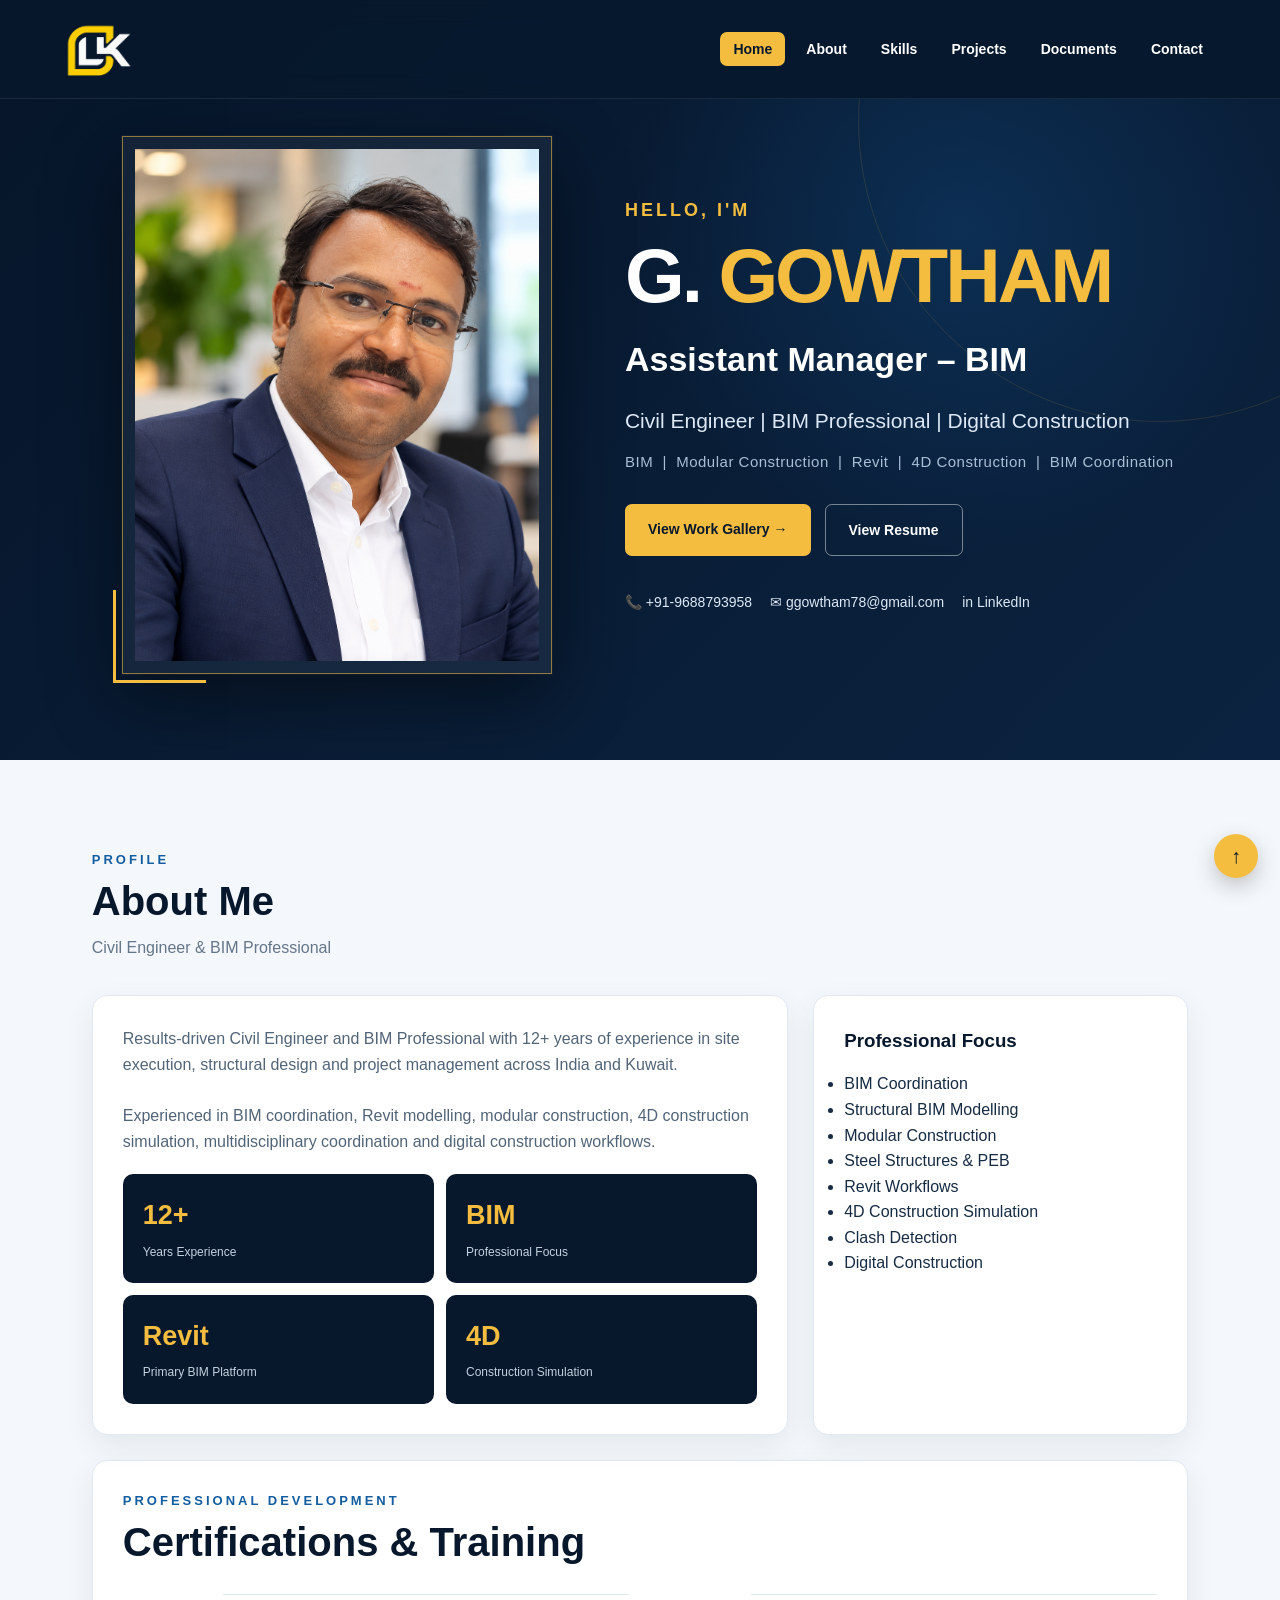
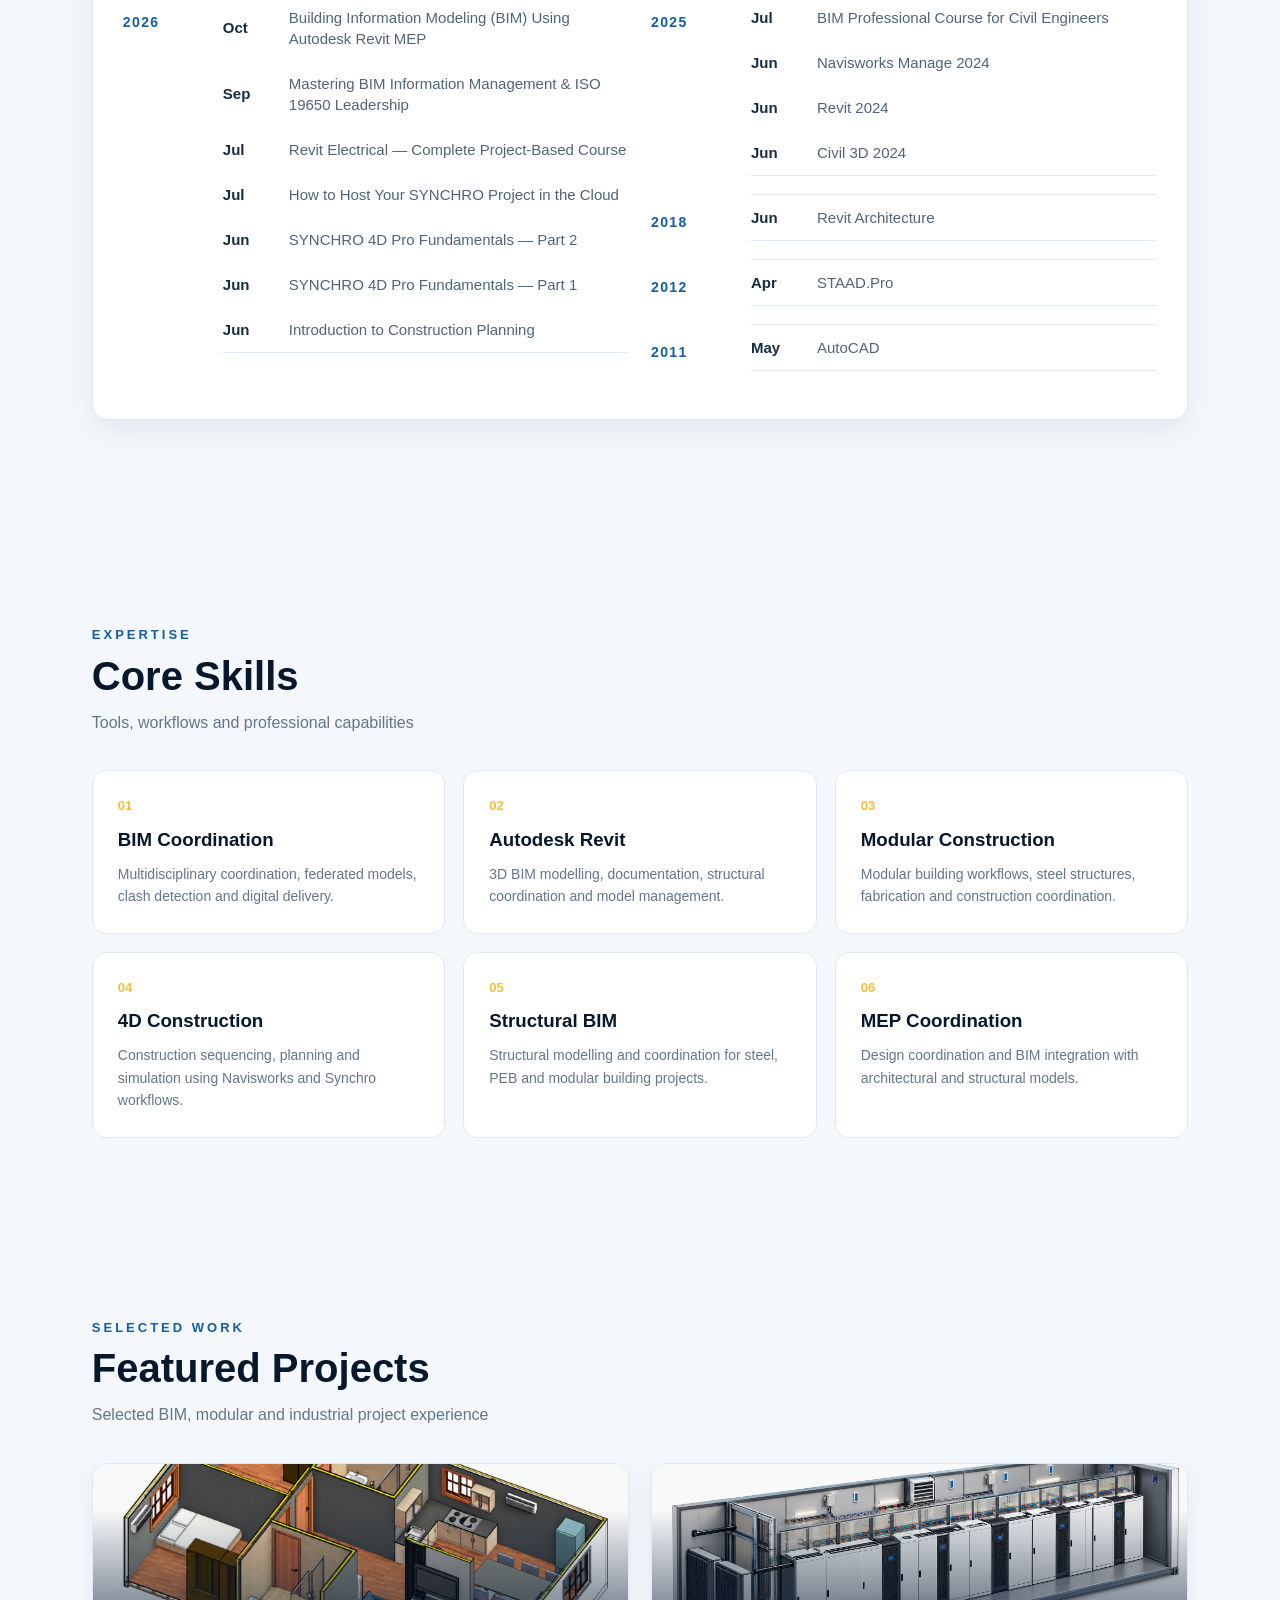
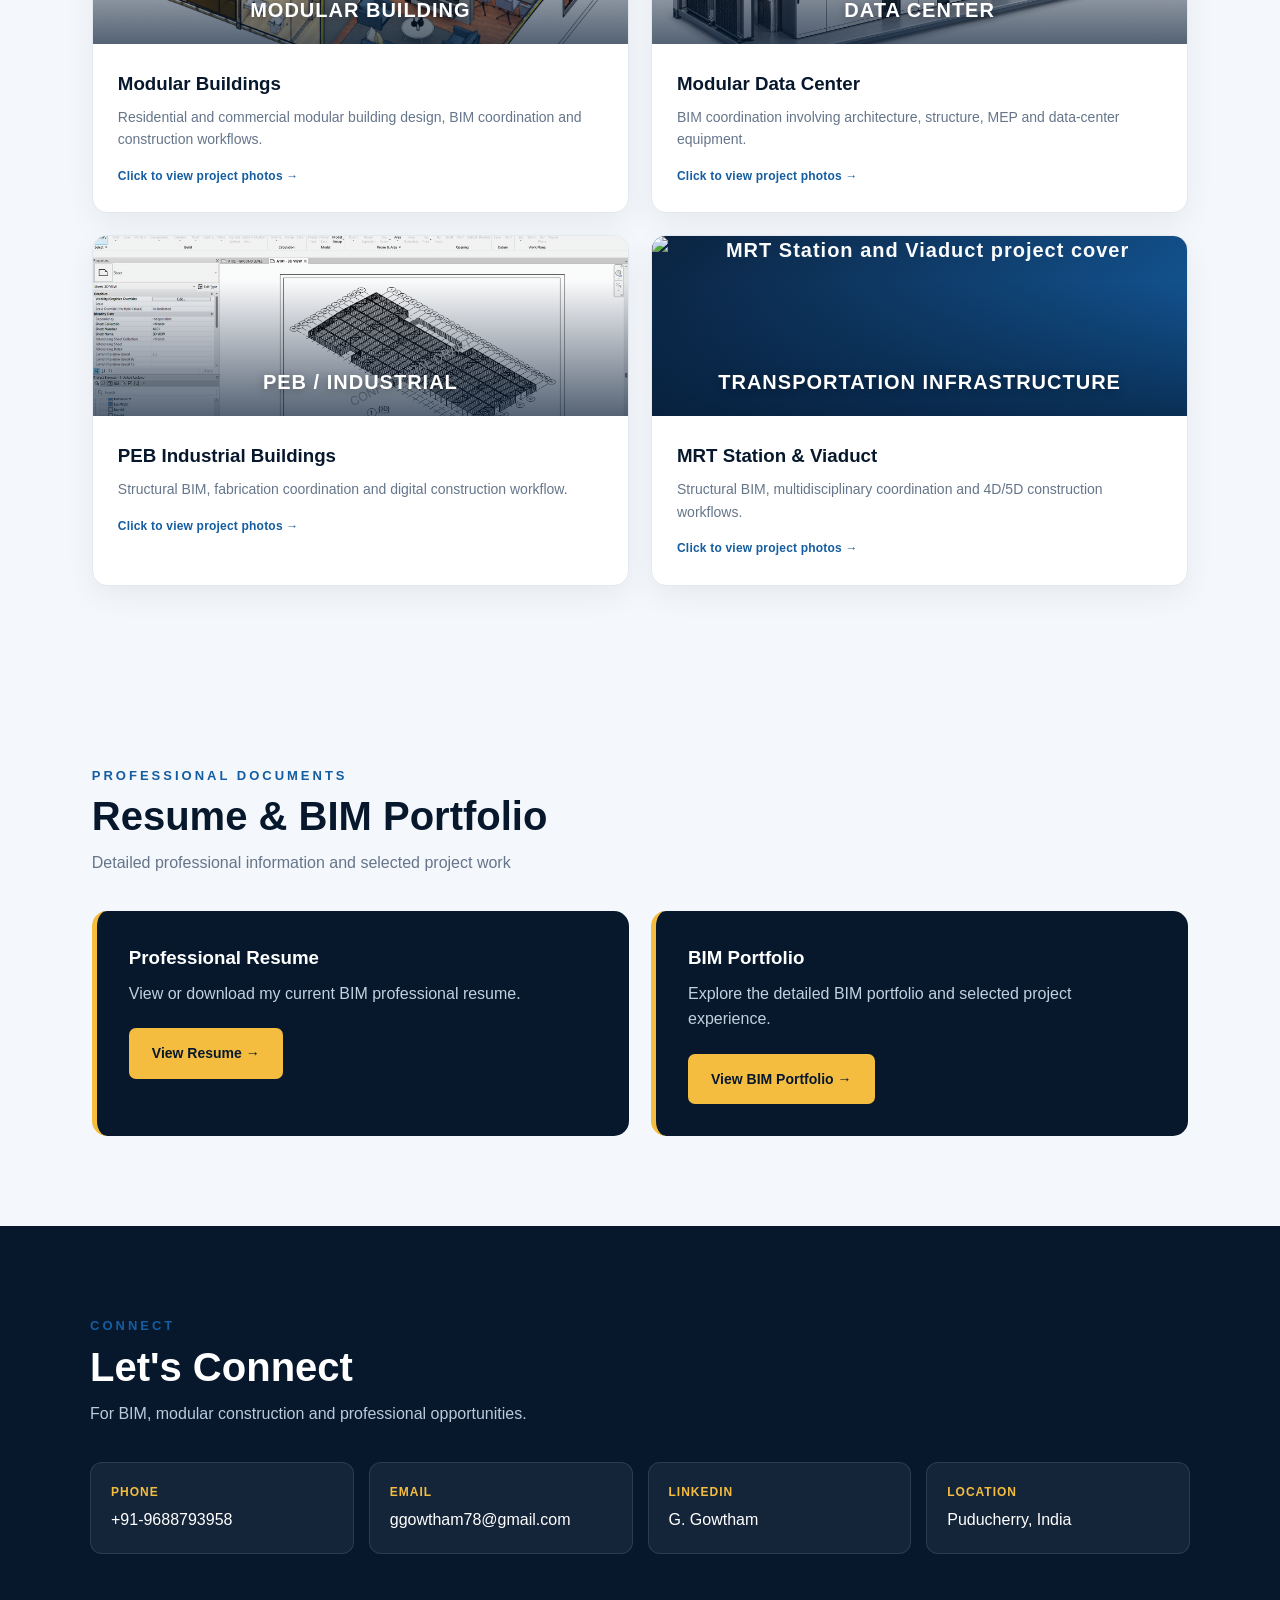
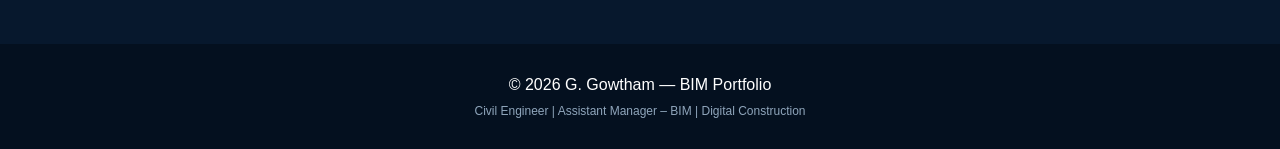
==== commit 589cfb50: "Update index.html" ====
--- a/index.html
+++ b/index.html
@@ -250,6 +250,7 @@
     <div class="cert-year-group">
       <div class="cert-year">2026</div>
       <div class="cert-year-items">
+        <div class="cert-index-item"><span class="cert-index-date">Oct</span><span>Building Information Modeling (BIM) Using Autodesk Revit MEP</span></div>
         <div class="cert-index-item"><span class="cert-index-date">Sep</span><span>Mastering BIM Information Management &amp; ISO 19650 Leadership</span></div>
         <div class="cert-index-item"><span class="cert-index-date">Jul</span><span>Revit Electrical — Complete Project-Based Course</span></div>
         <div class="cert-index-item"><span class="cert-index-date">Jul</span><span>How to Host Your SYNCHRO Project in the Cloud</span></div>
--- a/css/style.css
+++ b/css/style.css
@@ -0,0 +1,2570 @@
+/* ==========================================================
+   G. GOWTHAM PORTFOLIO — SHARED STYLESHEET
+   Home + Software / Work Gallery
+   ========================================================== */
+
+:root{
+    --navy:#07182d;
+    --navy2:#0b2340;
+    --blue:#145da0;
+    --gold:#f4bd3f;
+    --white:#ffffff;
+    --light:#f4f7fb;
+    --text:#172b43;
+    --muted:#65758a;
+    --border:#e1e8f0;
+}
+
+*{
+    box-sizing:border-box;
+    margin:0;
+    padding:0;
+}
+
+html{
+    scroll-behavior:smooth;
+}
+
+body{
+    font-family:Arial, Helvetica, sans-serif;
+    background:var(--light);
+    color:var(--text);
+    line-height:1.6;
+}
+
+/* =========================
+   NAVIGATION
+========================= */
+
+nav{
+    position:fixed;
+    top:0;
+    left:0;
+    right:0;
+    z-index:1000;
+
+    display:flex;
+    align-items:center;
+    justify-content:space-between;
+
+    padding:14px 5%;
+
+    background:rgba(7,24,45,.96);
+    backdrop-filter:blur(12px);
+
+    border-bottom:1px solid rgba(255,255,255,.08);
+}
+
+.logo{
+    display:flex;
+    align-items:center;
+    text-decoration:none;
+}
+
+.logo img{
+    height:70px;
+    width:auto;
+    max-width:150px;
+    object-fit:contain;
+    display:block;
+}
+
+.nav-links{
+    display:flex;
+    gap:8px;
+    list-style:none;
+}
+
+.nav-links a{
+    color:#fff;
+    text-decoration:none;
+    padding:9px 13px;
+    border-radius:7px;
+    font-size:14px;
+    font-weight:600;
+    transition:.25s;
+}
+
+.nav-links a.active{
+    background:var(--gold);
+    color:var(--navy);
+}
+
+@media (hover:hover) and (pointer:fine){
+    .nav-links a:hover{
+        background:var(--gold);
+        color:var(--navy);
+    }
+}
+
+/* =========================
+   HERO
+========================= */
+
+.hero{
+    min-height:760px;
+
+    padding:130px 7% 80px;
+
+    background:
+        radial-gradient(circle at 75% 30%,rgba(20,93,160,.28),transparent 30%),
+        linear-gradient(135deg,#061529,#0b2340);
+
+    display:grid;
+    grid-template-columns:45% 55%;
+    align-items:center;
+
+    position:relative;
+    overflow:hidden;
+}
+
+/* subtle background lines */
+
+.hero:before{
+    content:"";
+    position:absolute;
+    width:600px;
+    height:600px;
+    border:1px solid rgba(244,189,63,.12);
+    border-radius:50%;
+    right:-180px;
+    top:-180px;
+}
+
+.hero-photo{
+    position:relative;
+    z-index:2;
+
+    display:flex;
+    justify-content:center;
+    align-items:center;
+}
+
+.photo-frame{
+    width:min(430px,90%);
+    aspect-ratio:4/5;
+
+    border:1px solid rgba(244,189,63,.55);
+    padding:12px;
+
+    background:rgba(255,255,255,.05);
+
+    box-shadow:
+        0 25px 70px rgba(0,0,0,.45),
+        0 0 0 1px rgba(255,255,255,.04);
+
+    position:relative;
+}
+
+.photo-frame:after{
+    content:"";
+    position:absolute;
+    left:-10px;
+    bottom:-10px;
+    width:90px;
+    height:90px;
+    border-left:3px solid var(--gold);
+    border-bottom:3px solid var(--gold);
+}
+
+.photo-frame img{
+    width:100%;
+    height:100%;
+    object-fit:cover;
+    display:block;
+}
+
+/* HERO CONTENT */
+
+.hero-content{
+    position:relative;
+    z-index:2;
+
+    padding-left:40px;
+    max-width:720px;
+}
+
+.eyebrow{
+    color:var(--gold);
+    font-size:18px;
+    font-weight:700;
+    letter-spacing:3px;
+    text-transform:uppercase;
+    margin-bottom:12px;
+}
+
+.hero h1{
+    color:#fff;
+    font-size:clamp(48px,6vw,82px);
+    line-height:1;
+    letter-spacing:-3px;
+    margin-bottom:18px;
+}
+
+.hero h1 span{
+    color:var(--gold);
+}
+
+.role{
+    color:#fff;
+    font-size:clamp(22px,3vw,34px);
+    font-weight:600;
+    margin-bottom:18px;
+}
+
+.tagline{
+    color:#dce8f5;
+    font-size:21px;
+    margin-bottom:12px;
+}
+
+.skills-line{
+    color:#a9bfd6;
+    font-size:15px;
+    letter-spacing:.5px;
+    margin-bottom:30px;
+}
+
+.hero-buttons{
+    display:flex;
+    gap:14px;
+    flex-wrap:wrap;
+}
+
+.btn{
+    display:inline-block;
+    padding:14px 23px;
+    border-radius:7px;
+
+    text-decoration:none;
+    font-weight:800;
+    font-size:14px;
+
+    transition:.25s;
+}
+
+.btn-primary{
+    background:var(--gold);
+    color:var(--navy);
+}
+
+.btn-primary:hover{
+    transform:translateY(-2px);
+    box-shadow:0 10px 25px rgba(244,189,63,.25);
+}
+
+.btn-outline{
+    color:#fff;
+    border:1px solid rgba(255,255,255,.45);
+}
+
+.btn-outline:hover{
+    background:#fff;
+    color:var(--navy);
+}
+
+/* quick contact */
+
+.quick-contact{
+    margin-top:35px;
+    display:flex;
+    flex-wrap:wrap;
+    gap:18px;
+}
+
+.quick-contact a{
+    color:#dce8f5;
+    text-decoration:none;
+    font-size:14px;
+}
+
+.quick-contact a:hover{
+    color:var(--gold);
+}
+
+/* =========================
+   SECTIONS
+========================= */
+
+section{
+    max-width:1250px;
+    margin:auto;
+    padding:90px 6%;
+}
+
+.section-label{
+    color:var(--blue);
+    font-size:13px;
+    font-weight:800;
+    letter-spacing:3px;
+    text-transform:uppercase;
+    margin-bottom:8px;
+}
+
+.section-title{
+    font-size:40px;
+    line-height:1.1;
+    margin-bottom:12px;
+    color:var(--navy);
+}
+
+.section-sub{
+    color:var(--muted);
+    margin-bottom:35px;
+}
+
+/* =========================
+   ABOUT
+========================= */
+
+.about-grid{
+    display:grid;
+    grid-template-columns:1.3fr .7fr;
+    gap:25px;
+}
+
+.panel{
+    background:#fff;
+    border:1px solid var(--border);
+    border-radius:15px;
+    padding:30px;
+
+    box-shadow:0 10px 30px rgba(10,42,69,.07);
+}
+
+.panel h3{
+    color:var(--navy);
+    margin-bottom:15px;
+}
+
+.panel p{
+    color:#526477;
+}
+
+.stats{
+    display:grid;
+    grid-template-columns:1fr 1fr;
+    gap:12px;
+    margin-top:20px;
+}
+
+.stat{
+    background:var(--navy);
+    color:#fff;
+    padding:20px;
+    border-radius:10px;
+}
+
+.stat strong{
+    display:block;
+    color:var(--gold);
+    font-size:27px;
+}
+
+.stat span{
+    font-size:12px;
+    color:#c3d1df;
+}
+
+/* =========================
+   SKILLS
+========================= */
+
+.skills-grid{
+    display:grid;
+    grid-template-columns:repeat(3,1fr);
+    gap:18px;
+}
+
+.skill-card{
+    background:#fff;
+    border:1px solid var(--border);
+    border-radius:14px;
+    padding:25px;
+    transition:.25s;
+}
+
+.skill-card:hover{
+    transform:translateY(-5px);
+    border-color:var(--gold);
+}
+
+.skill-number{
+    color:var(--gold);
+    font-size:13px;
+    font-weight:800;
+}
+
+.skill-card h3{
+    margin:8px 0;
+    color:var(--navy);
+}
+
+.skill-card p{
+    color:var(--muted);
+    font-size:14px;
+}
+
+/* =========================
+   PROJECTS
+========================= */
+
+.project-grid{
+    display:grid;
+    grid-template-columns:repeat(2,1fr);
+    gap:22px;
+}
+
+.project-card{
+    background:#fff;
+    border:1px solid var(--border);
+    border-radius:15px;
+    overflow:hidden;
+
+    box-shadow:0 10px 30px rgba(10,42,69,.06);
+
+    transition:.25s;
+}
+
+.project-card:hover{
+    transform:translateY(-5px);
+}
+
+.project-image{
+    height:180px;
+
+    background:
+        linear-gradient(135deg,#0b2340,#145da0);
+
+    display:flex;
+    align-items:center;
+    justify-content:center;
+
+    color:#fff;
+    font-size:20px;
+    font-weight:800;
+    letter-spacing:1px;
+    text-align:center;
+    line-height:1.4;
+    padding:0 15px;
+}
+
+.project-body{
+    padding:25px;
+}
+
+.project-body h3{
+    color:var(--navy);
+    margin-bottom:7px;
+}
+
+.project-body p{
+    color:var(--muted);
+    font-size:14px;
+}
+
+/* =========================
+   DOCUMENTS
+========================= */
+
+.documents{
+    display:grid;
+    grid-template-columns:1fr 1fr;
+    gap:22px;
+}
+
+.document-card{
+    background:var(--navy);
+    color:#fff;
+    padding:32px;
+    border-radius:15px;
+    border-left:5px solid var(--gold);
+}
+
+.document-card h3{
+    color:#fff;
+    margin-bottom:8px;
+}
+
+.document-card p{
+    color:#c2d1df;
+    margin-bottom:22px;
+}
+
+/* =========================
+   MODELS
+========================= */
+
+.model-box{
+    background:#fff;
+    border:1px solid var(--border);
+    border-radius:15px;
+    padding:35px;
+    text-align:center;
+}
+
+.model-box h3{
+    color:var(--navy);
+    margin-bottom:10px;
+}
+
+.model-box p{
+    color:var(--muted);
+}
+
+/* =========================
+   CONTACT
+========================= */
+
+.contact-section{
+    background:var(--navy);
+    max-width:none;
+    color:#fff;
+}
+
+.contact-inner{
+    max-width:1100px;
+    margin:auto;
+}
+
+.contact-section .section-title{
+    color:#fff;
+}
+
+.contact-section .section-sub{
+    color:#b9cadb;
+}
+
+.contact-grid{
+    display:grid;
+    grid-template-columns:repeat(4,1fr);
+    gap:15px;
+}
+
+.contact-item{
+    background:rgba(255,255,255,.06);
+    border:1px solid rgba(255,255,255,.1);
+    border-radius:12px;
+    padding:20px;
+}
+
+.contact-item strong{
+    display:block;
+    color:var(--gold);
+    font-size:12px;
+    letter-spacing:1px;
+    text-transform:uppercase;
+    margin-bottom:5px;
+}
+
+.contact-item a{
+    color:#fff;
+    text-decoration:none;
+}
+
+/* =========================
+   FOOTER
+========================= */
+
+footer{
+    background:#04101f;
+    color:#fff;
+    text-align:center;
+    padding:28px;
+}
+
+footer .small{
+    color:#8fa5bb;
+    font-size:12px;
+    margin-top:5px;
+}
+
+/* =========================
+   MOBILE
+========================= */
+
+@media(max-width:900px){
+
+    nav{
+        padding:12px 4%;
+    }
+
+    .logo{
+        font-size:16px;
+    }
+
+    .nav-links{
+        overflow-x:auto;
+        white-space:nowrap;
+    }
+
+    .hero{
+        grid-template-columns:1fr;
+        padding:120px 7% 70px;
+    }
+
+    .hero-photo{
+        order:1;
+        margin-bottom:40px;
+    }
+
+    .hero-content{
+        order:2;
+        padding-left:0;
+    }
+
+    .photo-frame{
+        width:330px;
+    }
+
+    .about-grid{
+        grid-template-columns:1fr;
+    }
+
+    .skills-grid{
+        grid-template-columns:1fr 1fr;
+    }
+
+    .contact-grid{
+        grid-template-columns:1fr 1fr;
+    }
+}
+
+@media(max-width:600px){
+
+    nav{
+        justify-content:flex-start;
+        gap:10px;
+        padding:10px 3%;
+    }
+
+    /* Keep the logo visible on mobile */
+    .logo{
+        display:flex;
+        flex:0 0 auto;
+        align-items:center;
+    }
+
+    .logo img{
+        height:44px;
+        width:auto;
+        max-width:90px;
+        object-fit:contain;
+    }
+
+    .nav-links{
+        flex:1 1 auto;
+        min-width:0;
+        overflow-x:auto;
+        overflow-y:hidden;
+        white-space:nowrap;
+        -webkit-overflow-scrolling:touch;
+        scrollbar-width:none;
+    }
+
+    .nav-links::-webkit-scrollbar{
+        display:none;
+    }
+
+    .nav-links a{
+        padding:8px 10px;
+        font-size:13px;
+    }
+
+    .hero{
+        padding-left:6%;
+        padding-right:6%;
+    }
+
+    .hero h1{
+        font-size:48px;
+        letter-spacing:-2px;
+    }
+
+    .role{
+        font-size:24px;
+    }
+
+    .tagline{
+        font-size:18px;
+    }
+
+    .photo-frame{
+        width:280px;
+    }
+
+    .skills-grid,
+    .project-grid,
+    .documents,
+    .contact-grid{
+        grid-template-columns:1fr;
+    }
+
+    section{
+        padding:65px 6%;
+    }
+
+    .section-title{
+        font-size:32px;
+    }
+
+    .quick-contact{
+        flex-direction:column;
+        gap:8px;
+    }
+}
+
+
+/* BACK TO TOP */
+.back-to-top{
+    position:fixed;
+    right:22px;
+    bottom:22px;
+    z-index:900;
+    width:44px;
+    height:44px;
+    border-radius:50%;
+    background:var(--gold);
+    color:var(--navy);
+    display:flex;
+    align-items:center;
+    justify-content:center;
+    text-decoration:none;
+    font-size:20px;
+    font-weight:800;
+    box-shadow:0 8px 22px rgba(0,0,0,.22);
+    transition:.25s;
+}
+.back-to-top:hover{transform:translateY(-3px);}
+@media(max-width:600px){
+    .back-to-top{
+        right:15px;
+        bottom:15px;
+        width:40px;
+        height:40px;
+        font-size:18px;
+    }
+}
+
+
+/* ===================== SOFTWARE / WORK GALLERY ===================== */
+:root{
+    --navy:#07182d;
+    --navy2:#0b2340;
+    --blue:#145da0;
+    --gold:#f4bd3f;
+    --white:#fff;
+    --light:#f4f7fb;
+    --text:#172b43;
+    --muted:#65758a;
+    --border:#e1e8f0;
+}
+
+*{box-sizing:border-box;margin:0;padding:0}
+
+html{scroll-behavior:smooth}
+
+body{
+    font-family:Arial,Helvetica,sans-serif;
+    background:var(--light);
+    color:var(--text);
+    line-height:1.6;
+}
+
+/* =========================
+   NAVIGATION
+========================= */
+
+nav{
+    position:fixed;
+    top:0;
+    left:0;
+    right:0;
+    z-index:1000;
+
+    display:flex;
+    align-items:center;
+    justify-content:space-between;
+
+    padding:14px 5%;
+
+    background:rgba(7,24,45,.96);
+    backdrop-filter:blur(12px);
+
+    border-bottom:1px solid rgba(255,255,255,.08);
+}
+
+.logo{
+    display:flex;
+    align-items:center;
+    text-decoration:none;
+}
+
+.logo img{
+    height:70px;
+    width:auto;
+    max-width:150px;
+    object-fit:contain;
+    display:block;
+}
+
+.nav-links{
+    display:flex;
+    gap:8px;
+    list-style:none;
+}
+
+.nav-links a{
+    color:#fff;
+    text-decoration:none;
+    padding:9px 13px;
+    border-radius:7px;
+    font-size:14px;
+    font-weight:600;
+    transition:.25s;
+}
+
+.gallery-page .nav-links a.active{
+    background:var(--gold);
+    color:var(--navy);
+}
+
+@media (hover:hover) and (pointer:fine){
+    .gallery-page .nav-links a:hover{
+        background:var(--gold);
+        color:var(--navy);
+    }
+}
+
+
+/* HERO */
+.gallery-hero{
+    padding:165px 7% 95px;
+    background:
+        radial-gradient(circle at 78% 25%,rgba(20,93,160,.35),transparent 32%),
+        linear-gradient(135deg,#061529,#0b2340);
+    color:#fff;
+    position:relative;
+    overflow:hidden;
+}
+
+.gallery-hero:before{
+    content:"";
+    position:absolute;
+    width:520px;
+    height:520px;
+    border:1px solid rgba(244,189,63,.14);
+    border-radius:50%;
+    right:-170px;
+    top:-180px;
+}
+
+.gallery-hero-inner{
+    max-width:1250px;
+    margin:auto;
+    position:relative;
+    z-index:2;
+}
+
+.gallery-page .eyebrow{
+    color:var(--gold);
+    font-size:13px;
+    font-weight:800;
+    letter-spacing:3px;
+    text-transform:uppercase;
+    margin-bottom:12px;
+}
+
+.gallery-hero h1{
+    font-size:clamp(40px,6vw,70px);
+    line-height:1.05;
+    letter-spacing:-2px;
+    margin-bottom:18px;
+}
+
+.gallery-hero h1 span{color:var(--gold)}
+
+.gallery-hero p{
+    max-width:760px;
+    color:#c8d8e8;
+    font-size:18px;
+}
+
+.hero-tools{
+    display:flex;
+    flex-wrap:wrap;
+    gap:10px;
+    margin-top:28px;
+}
+
+.tool-pill{
+    border:1px solid rgba(255,255,255,.2);
+    background:rgba(255,255,255,.05);
+    color:#fff;
+    padding:8px 13px;
+    border-radius:30px;
+    font-size:13px;
+    text-decoration:none;
+    display:inline-block;
+    transition:.25s;
+}
+
+.tool-pill:hover{
+    background:var(--gold);
+    color:var(--navy);
+    border-color:var(--gold);
+    transform:translateY(-2px);
+}
+
+/* INTRO */
+.gallery-intro{
+    max-width:1250px;
+    margin:auto;
+    padding:65px 6% 20px;
+}
+
+.gallery-page .section-label{
+    color:var(--blue);
+    font-size:13px;
+    font-weight:800;
+    letter-spacing:3px;
+    text-transform:uppercase;
+    margin-bottom:8px;
+}
+
+.gallery-page .section-title{
+    color:var(--navy);
+    font-size:38px;
+    line-height:1.1;
+    margin-bottom:10px;
+}
+
+.gallery-page .section-sub{
+    color:var(--muted);
+    margin-bottom:25px;
+}
+
+/* SOFTWARE SECTIONS */
+.software-section{
+    max-width:1250px;
+    margin:auto;
+    padding:55px 6% 45px;
+    scroll-margin-top:95px;
+}
+
+.software-header{
+    display:flex;
+    justify-content:space-between;
+    align-items:flex-end;
+    gap:20px;
+    margin-bottom:24px;
+}
+
+.software-number{
+    color:var(--gold);
+    font-size:13px;
+    font-weight:800;
+    letter-spacing:2px;
+}
+
+.software-title{
+    color:var(--navy);
+    font-size:31px;
+    margin-top:3px;
+}
+
+.software-subtitle{
+    color:var(--blue);
+    font-size:14px;
+    font-weight:700;
+    margin-top:3px;
+}
+
+.software-description{
+    color:var(--muted);
+    max-width:650px;
+    font-size:14px;
+}
+
+.gallery-grid{
+    display:grid;
+    grid-template-columns:repeat(3,1fr);
+    gap:18px;
+}
+
+.gallery-card{
+    background:#fff;
+    border:1px solid var(--border);
+    border-radius:14px;
+    overflow:hidden;
+    box-shadow:0 8px 25px rgba(10,42,69,.06);
+    transition:.25s;
+    cursor:pointer;
+}
+
+.gallery-card:hover{
+    transform:translateY(-5px);
+    border-color:var(--gold);
+    box-shadow:0 15px 35px rgba(10,42,69,.10);
+}
+
+.gallery-image{
+    height:220px;
+    background:
+        linear-gradient(135deg,rgba(7,24,45,.96),rgba(20,93,160,.88));
+    display:flex;
+    align-items:center;
+    justify-content:center;
+    color:#fff;
+    text-align:center;
+    padding:20px;
+    position:relative;
+}
+
+.gallery-image img{
+    width:100%;
+    height:100%;
+    object-fit:cover;
+    display:block;
+}
+
+.image-placeholder{
+    font-size:14px;
+    font-weight:700;
+    letter-spacing:.7px;
+    color:#dce8f5;
+}
+
+.image-placeholder small{
+    display:block;
+    margin-top:7px;
+    color:#91abc4;
+    font-weight:400;
+    font-size:11px;
+}
+
+.gallery-body{
+    padding:17px 18px 19px;
+}
+
+.gallery-body h3{
+    color:var(--navy);
+    font-size:16px;
+    margin-bottom:4px;
+}
+
+.gallery-body p{
+    color:var(--muted);
+    font-size:12px;
+}
+
+/* DIVIDER */
+.software-divider{
+    max-width:1130px;
+    margin:auto;
+    height:1px;
+    background:var(--border);
+}
+
+/* VIDEO SECTION */
+.video-section{
+    scroll-margin-top:95px;
+    background:var(--navy);
+    color:#fff;
+    max-width:none;
+    margin-top:30px;
+    padding:75px 6%;
+}
+
+.video-inner{
+    max-width:1250px;
+    margin:auto;
+}
+
+.video-section .gallery-page .section-label{color:var(--gold)}
+.video-section .gallery-page .section-title{color:#fff}
+.video-section .gallery-page .section-sub{color:#b9cadb}
+
+.video-grid{
+    display:grid;
+    grid-template-columns:repeat(2,1fr);
+    gap:20px;
+}
+
+.video-card{
+    background:rgba(255,255,255,.06);
+    border:1px solid rgba(255,255,255,.12);
+    border-radius:14px;
+    overflow:hidden;
+}
+
+.video-placeholder{
+    height:245px;
+    display:flex;
+    align-items:center;
+    justify-content:center;
+    text-align:center;
+    padding:20px;
+    background:
+        linear-gradient(135deg,#07182d,#145da0);
+}
+
+.play{
+    width:58px;
+    height:58px;
+    border-radius:50%;
+    border:2px solid var(--gold);
+    display:flex;
+    align-items:center;
+    justify-content:center;
+    color:var(--gold);
+    font-size:22px;
+    padding-left:3px;
+}
+
+.video-body{padding:18px}
+.video-body h3{margin-bottom:4px}
+.video-body p{color:#b9cadb;font-size:13px}
+
+/* RENDERING */
+.render-section{
+    scroll-margin-top:95px;
+    max-width:1250px;
+    margin:auto;
+    padding:70px 6%;
+}
+
+/* FOOTER */
+footer{
+    background:#04101f;
+    color:#fff;
+    text-align:center;
+    padding:28px;
+}
+
+footer .small{
+    color:#8fa5bb;
+    font-size:12px;
+    margin-top:5px;
+}
+
+/* LIGHTBOX */
+.lightbox{
+    display:none;
+    position:fixed;
+    inset:0;
+    z-index:2000;
+    background:rgba(0,0,0,.88);
+    align-items:center;
+    justify-content:center;
+    padding:30px;
+}
+
+.lightbox.show{display:flex}
+
+.lightbox-content{
+    max-width:1000px;
+    max-height:90vh;
+    position:relative;
+}
+
+.lightbox-content img{
+    max-width:100%;
+    max-height:85vh;
+    display:block;
+    border-radius:8px;
+}
+
+.lightbox-close{
+    position:absolute;
+    right:-10px;
+    top:-45px;
+    color:#fff;
+    font-size:34px;
+    cursor:pointer;
+}
+
+/* MOBILE */
+@media(max-width:900px){
+    .logo img{height:54px}
+    .gallery-grid{grid-template-columns:1fr 1fr}
+    .software-header{align-items:flex-start;flex-direction:column}
+    .video-grid{grid-template-columns:1fr}
+}
+
+@media(max-width:600px){
+    nav{justify-content:flex-start;padding:10px 3%;gap:10px}
+    .logo img{height:44px;max-width:90px}
+    .nav-links{
+        flex:1 1 auto;
+        min-width:0;
+        overflow-x:auto;
+        overflow-y:hidden;
+        white-space:nowrap;
+        scrollbar-width:none;
+        -webkit-overflow-scrolling:touch;
+    }
+    .nav-links::-webkit-scrollbar{display:none}
+    .nav-links{gap:3px}
+    .nav-links a{padding:8px 10px;font-size:13px}
+
+    .gallery-hero{padding:130px 6% 70px}
+    .gallery-hero h1{font-size:43px}
+    .gallery-hero p{font-size:16px}
+
+    .gallery-intro,
+    .software-section,
+    .render-section{padding-left:6%;padding-right:6%}
+
+    .gallery-page .section-title{font-size:31px}
+    .software-title{font-size:27px}
+
+    .gallery-grid{grid-template-columns:1fr}
+    .gallery-image{height:215px}
+
+    .video-grid{grid-template-columns:1fr}
+}
+
+
+/* BACK TO TOP — same floating button as the home page */
+.back-to-top{
+    position:fixed;
+    right:22px;
+    bottom:22px;
+    z-index:900;
+    width:44px;
+    height:44px;
+    border-radius:50%;
+    background:var(--gold);
+    color:var(--navy);
+    display:flex;
+    align-items:center;
+    justify-content:center;
+    text-decoration:none;
+    font-size:20px;
+    font-weight:800;
+    box-shadow:0 8px 22px rgba(0,0,0,.22);
+    transition:.25s;
+}
+.back-to-top:hover{transform:translateY(-3px);}
+@media(max-width:600px){
+    .back-to-top{
+        right:15px;
+        bottom:15px;
+        width:40px;
+        height:40px;
+        font-size:18px;
+    }
+}
+
+
+/* =========================================================
+   FEATURED PROJECT PHOTO GALLERY
+   ========================================================= */
+
+.project-card-clickable{
+    cursor:pointer;
+    position:relative;
+}
+
+.project-card-clickable:focus-visible{
+    outline:3px solid var(--gold);
+    outline-offset:4px;
+}
+
+.project-card-clickable .project-view-hint{
+    display:inline-block;
+    margin-top:16px;
+    color:var(--blue);
+    font-size:12px;
+    font-weight:800;
+    letter-spacing:.2px;
+}
+
+.project-card-clickable:hover .project-view-hint{
+    color:var(--navy);
+}
+
+/* Full-screen gallery overlay */
+.project-gallery{
+    position:fixed;
+    inset:0;
+    z-index:3000;
+    display:none;
+    align-items:center;
+    justify-content:center;
+    padding:24px;
+    background:rgba(3,12,25,.90);
+    backdrop-filter:blur(7px);
+}
+
+.project-gallery.show{
+    display:flex;
+}
+
+.project-gallery-dialog{
+    position:relative;
+    width:min(1180px,96vw);
+    max-height:94vh;
+    display:flex;
+    flex-direction:column;
+    overflow:hidden;
+    background:#fff;
+    border-radius:18px;
+    box-shadow:0 30px 90px rgba(0,0,0,.45);
+}
+
+.project-gallery-close{
+    position:absolute;
+    top:16px;
+    right:18px;
+    z-index:8;
+    width:42px;
+    height:42px;
+    border:0;
+    border-radius:50%;
+    background:#edf2f7;
+    color:var(--navy);
+    font-size:29px;
+    line-height:1;
+    cursor:pointer;
+    transition:.2s;
+}
+
+.project-gallery-close:hover{
+    background:var(--navy);
+    color:#fff;
+}
+
+.project-gallery-header{
+    display:flex;
+    align-items:center;
+    justify-content:space-between;
+    gap:20px;
+    padding:22px 75px 18px 26px;
+    border-bottom:1px solid var(--border);
+    background:#fff;
+}
+
+.project-gallery-label{
+    color:var(--blue);
+    font-size:11px;
+    font-weight:800;
+    letter-spacing:2.5px;
+}
+
+.project-gallery-header h2{
+    margin:2px 0 2px;
+    color:var(--navy);
+    font-size:27px;
+    line-height:1.2;
+}
+
+.project-gallery-header p{
+    margin:0;
+    color:var(--muted);
+    font-size:13px;
+}
+
+.project-gallery-counter{
+    flex:0 0 auto;
+    min-width:60px;
+    text-align:center;
+    color:var(--muted);
+    font-size:13px;
+    font-weight:800;
+}
+
+/* Large image */
+.project-gallery-main{
+    position:relative;
+    min-height:440px;
+    height:min(58vh,620px);
+    display:flex;
+    align-items:center;
+    justify-content:center;
+    background:
+        radial-gradient(circle at 50% 35%,rgba(20,93,160,.28),transparent 42%),
+        linear-gradient(135deg,#061529,#0b2340);
+}
+
+.project-gallery-image-wrap{
+    width:100%;
+    height:100%;
+    display:flex;
+    align-items:center;
+    justify-content:center;
+    padding:22px 78px;
+}
+
+.project-gallery-main img{
+    max-width:100%;
+    max-height:100%;
+    width:auto;
+    height:auto;
+    object-fit:contain;
+    display:block;
+    border-radius:7px;
+    box-shadow:0 10px 35px rgba(0,0,0,.20);
+}
+
+.project-gallery-arrow{
+    position:absolute;
+    top:50%;
+    transform:translateY(-50%);
+    z-index:5;
+    width:48px;
+    height:48px;
+    border:1px solid rgba(255,255,255,.30);
+    border-radius:50%;
+    background:rgba(255,255,255,.94);
+    color:var(--navy);
+    font-size:34px;
+    line-height:1;
+    cursor:pointer;
+    display:flex;
+    align-items:center;
+    justify-content:center;
+    transition:.2s;
+}
+
+.project-gallery-arrow:hover{
+    background:var(--gold);
+    border-color:var(--gold);
+}
+
+.project-gallery-prev{left:18px}
+.project-gallery-next{right:18px}
+
+.project-gallery-empty{
+    color:#dce8f5;
+    text-align:center;
+    font-size:14px;
+    line-height:1.8;
+    padding:25px;
+}
+
+.project-gallery-thumbnails{
+    display:flex;
+    gap:10px;
+    overflow-x:auto;
+    padding:14px 18px 18px;
+    background:#fff;
+    border-top:1px solid var(--border);
+    scrollbar-width:thin;
+}
+
+.project-gallery-thumb{
+    flex:0 0 104px;
+    width:104px;
+    height:72px;
+    padding:0;
+    border:3px solid transparent;
+    border-radius:8px;
+    overflow:hidden;
+    background:#eef2f5;
+    cursor:pointer;
+    opacity:.68;
+    transition:.2s;
+}
+
+.project-gallery-thumb:hover{
+    opacity:1;
+}
+
+.project-gallery-thumb.active{
+    opacity:1;
+    border-color:var(--gold);
+}
+
+.project-gallery-thumb img{
+    width:100%;
+    height:100%;
+    object-fit:cover;
+    display:block;
+}
+
+/* On smaller screens */
+@media(max-width:700px){
+
+    .project-gallery{
+        padding:8px;
+    }
+
+    .project-gallery-dialog{
+        width:100%;
+        max-height:96vh;
+        border-radius:12px;
+    }
+
+    .project-gallery-header{
+        padding:17px 60px 15px 17px;
+    }
+
+    .project-gallery-header h2{
+        font-size:21px;
+    }
+
+    .project-gallery-header p{
+        font-size:12px;
+    }
+
+    .project-gallery-main{
+        min-height:330px;
+        height:55vh;
+    }
+
+    .project-gallery-image-wrap{
+        padding:18px 52px;
+    }
+
+    .project-gallery-arrow{
+        width:40px;
+        height:40px;
+        font-size:28px;
+    }
+
+    .project-gallery-prev{left:8px}
+    .project-gallery-next{right:8px}
+
+    .project-gallery-thumb{
+        flex-basis:82px;
+        width:82px;
+        height:58px;
+    }
+}
+
+/* =========================================================
+   FEATURED PROJECT COVER IMAGES
+   The first image in each project folder is used as the
+   cover image on the Featured Projects cards.
+   ========================================================= */
+
+.project-image-photo{
+    position:relative;
+    height:180px;
+    padding:0;
+    overflow:hidden;
+    background:linear-gradient(135deg,#0b2340,#145da0);
+}
+
+.project-image-photo img{
+    width:100%;
+    height:100%;
+    display:block;
+    object-fit:cover;
+    transition:transform .4s ease;
+}
+
+.project-card-clickable:hover .project-image-photo img{
+    transform:scale(1.045);
+}
+
+.project-image-photo::after{
+    content:"";
+    position:absolute;
+    inset:0;
+    background:linear-gradient(
+        to bottom,
+        rgba(5,25,50,.02) 25%,
+        rgba(5,25,50,.68) 100%
+    );
+    pointer-events:none;
+}
+
+.project-image-title{
+    position:absolute;
+    left:0;
+    right:0;
+    bottom:0;
+    z-index:2;
+    padding:28px 18px 20px;
+    color:#fff;
+    text-align:center;
+    font-size:20px;
+    font-weight:800;
+    letter-spacing:1px;
+    line-height:1.35;
+    text-shadow:0 2px 8px rgba(0,0,0,.35);
+}
+
+@media(max-width:700px){
+    .project-image-photo{
+        height:165px;
+    }
+
+    .project-image-title{
+        font-size:17px;
+        padding:25px 14px 16px;
+    }
+}
+
+/* =========================================================
+   SOFTWARE / WORK GALLERY — SMOOTH, STABLE PAGE FEEL
+   Keeps the existing navy / blue / gold theme unchanged.
+   ========================================================= */
+
+/* Avoid unnecessary smooth interpolation during normal wheel/touch scrolling. */
+html:has(body.gallery-page){
+    scroll-behavior:auto;
+    scroll-padding-top:88px;
+    scrollbar-gutter:stable;
+    scrollbar-width:thin;
+    scrollbar-color:var(--blue) var(--light);
+}
+
+body.gallery-page{
+    overflow-x:hidden;
+    overscroll-behavior-x:none;
+    -webkit-font-smoothing:antialiased;
+    text-rendering:optimizeLegibility;
+}
+
+/* Compact, stable fixed header so it does not dominate the viewport. */
+.gallery-page nav{
+    padding:9px 5%;
+    min-height:78px;
+    box-shadow:0 4px 18px rgba(0,0,0,.12);
+}
+
+.gallery-page .logo img{
+    height:70px;
+    width:auto;
+    max-width:150px;
+    object-fit:contain;
+    display:block;
+}
+
+/* Keep anchor targets comfortably below the fixed navigation. */
+.gallery-page .software-section,
+.gallery-page .video-section,
+.gallery-page .render-section{
+    scroll-margin-top:88px;
+}
+
+/* More consistent vertical rhythm between gallery sections. */
+.gallery-page .gallery-intro{
+    padding-top:54px;
+    padding-bottom:16px;
+}
+
+.gallery-page .software-section{
+    padding-top:46px;
+    padding-bottom:42px;
+}
+
+/* Reduce hover movement: cards should feel stable while scrolling. */
+.gallery-page .gallery-card{
+    transition:transform .18s ease, box-shadow .18s ease, border-color .18s ease;
+}
+
+.gallery-page .gallery-card:hover{
+    transform:translateY(-2px);
+    box-shadow:0 12px 28px rgba(10,42,69,.08);
+}
+
+/* Images load progressively instead of competing with page scrolling. */
+.gallery-page .gallery-image img{
+    backface-visibility:hidden;
+    transform:translateZ(0);
+}
+
+/* Keep the long page visually calm at section boundaries. */
+.gallery-page .software-divider{
+    opacity:.9;
+}
+
+/* Accessible reduced-motion fallback. */
+@media (prefers-reduced-motion:reduce){
+    html:has(body.gallery-page){
+        scroll-behavior:auto;
+    }
+
+    .gallery-page .gallery-card,
+    .gallery-page .tool-pill{
+        transition:none;
+    }
+
+    .gallery-page .gallery-card:hover{
+        transform:none;
+    }
+}
+
+@media(max-width:600px){
+    .gallery-page nav{
+        min-height:64px;
+        padding:7px 3%;
+    }
+
+    .gallery-page .logo img{
+        height:44px;
+    }
+
+    .gallery-page .gallery-intro{
+        padding-top:44px;
+    }
+}
+
+/* =========================================================
+   SOFTWARE WORK GALLERY — PROFESSIONAL CATEGORY VIEW
+   Keeps the existing navy / blue / gold standard.
+   ========================================================= */
+
+.software-overview{
+    max-width:1250px;
+    margin:0 auto;
+    padding:52px 6% 80px;
+    scroll-margin-top:88px;
+}
+
+.software-overview-header{
+    display:flex;
+    justify-content:space-between;
+    align-items:flex-end;
+    margin-bottom:30px;
+}
+
+.software-category-grid{
+    display:grid;
+    grid-template-columns:repeat(3,minmax(0,1fr));
+    gap:22px;
+}
+
+.software-category-card{
+    appearance:none;
+    border:1px solid var(--border);
+    padding:0;
+    width:100%;
+    text-align:left;
+    background:#fff;
+    border-radius:16px;
+    overflow:hidden;
+    box-shadow:0 8px 25px rgba(10,42,69,.06);
+    cursor:pointer;
+    font:inherit;
+    color:inherit;
+    transition:transform .18s ease,box-shadow .18s ease,border-color .18s ease;
+}
+
+.software-category-card:hover{
+    transform:translateY(-3px);
+    border-color:var(--gold);
+    box-shadow:0 15px 34px rgba(10,42,69,.11);
+}
+
+.software-category-image{
+    height:220px;
+    position:relative;
+    overflow:hidden;
+    background:linear-gradient(135deg,#07182d,#145da0);
+}
+
+.software-category-image img{
+    width:100%;
+    height:100%;
+    object-fit:cover;
+    display:block;
+    transition:transform .35s ease;
+}
+
+.software-category-card:hover .software-category-image img{
+    transform:scale(1.035);
+}
+
+.software-category-image-fallback{
+    display:flex;
+    align-items:center;
+    justify-content:center;
+}
+
+.software-video-symbol{
+    width:76px;
+    height:76px;
+    border:2px solid var(--gold);
+    border-radius:50%;
+    display:flex;
+    align-items:center;
+    justify-content:center;
+    color:var(--gold);
+    font-size:28px;
+    padding-left:4px;
+}
+
+.software-category-overlay{
+    position:absolute;
+    inset:auto 0 0 0;
+    z-index:2;
+    display:flex;
+    align-items:center;
+    gap:14px;
+    padding:34px 22px 18px;
+    color:#fff;
+    background:linear-gradient(to bottom,transparent,rgba(7,24,45,.9));
+}
+
+.software-category-number{
+    color:var(--gold);
+    font-size:12px;
+    font-weight:800;
+    letter-spacing:2px;
+}
+
+.software-category-name{
+    font-size:19px;
+    font-weight:800;
+    letter-spacing:1px;
+}
+
+.software-category-body{
+    padding:18px 20px 20px;
+}
+
+.software-category-body h3{
+    color:var(--navy);
+    font-size:19px;
+    margin-bottom:4px;
+}
+
+.software-category-body p{
+    color:var(--muted);
+    font-size:13px;
+    min-height:40px;
+}
+
+.software-category-action{
+    display:inline-block;
+    margin-top:12px;
+    color:var(--blue);
+    font-size:13px;
+    font-weight:800;
+}
+
+.software-category-wide{
+    grid-column:1 / -1;
+}
+
+.software-category-wide .software-category-image{
+    height:220px;
+}
+
+/* Modal */
+.software-gallery-modal{
+    position:fixed;
+    inset:0;
+    z-index:10000;
+    display:none;
+    align-items:center;
+    justify-content:center;
+    padding:20px;
+    background:rgba(4,16,31,.9);
+    backdrop-filter:blur(7px);
+}
+
+.software-gallery-modal.show{display:flex}
+
+.software-gallery-dialog{
+    width:min(1120px,96vw);
+    max-height:94vh;
+    background:#fff;
+    border-radius:16px;
+    overflow:hidden;
+    box-shadow:0 30px 90px rgba(0,0,0,.38);
+    display:flex;
+    flex-direction:column;
+}
+
+.software-gallery-header{
+    display:flex;
+    justify-content:space-between;
+    gap:20px;
+    align-items:flex-start;
+    padding:20px 24px 18px;
+    border-bottom:1px solid var(--border);
+}
+
+.software-gallery-eyebrow{
+    color:var(--blue);
+    font-size:12px;
+    font-weight:800;
+    letter-spacing:2px;
+}
+
+.software-gallery-header h2{
+    color:var(--navy);
+    font-size:27px;
+    margin:2px 0 3px;
+}
+
+.software-gallery-header p{
+    color:var(--muted);
+    font-size:13px;
+}
+
+.software-gallery-close{
+    flex:0 0 auto;
+    width:42px;
+    height:42px;
+    border:0;
+    border-radius:50%;
+    background:#edf2f7;
+    color:var(--navy);
+    font-size:29px;
+    line-height:1;
+    cursor:pointer;
+}
+
+.software-gallery-close:hover{
+    background:var(--navy);
+    color:#fff;
+}
+
+.software-gallery-main{
+    position:relative;
+    min-height:440px;
+    background:linear-gradient(135deg,#07182d,#0b2340);
+    display:grid;
+    grid-template-columns:minmax(0,1fr) minmax(250px,28%);
+    align-items:center;
+    gap:18px;
+    padding:0 72px 0 64px;
+}
+
+.software-gallery-main:has(.software-gallery-side-info[hidden]){
+    grid-template-columns:minmax(0,1fr);
+}
+
+.software-gallery-image-wrap{
+    width:100%;
+    min-width:0;
+    height:440px;
+    display:flex;
+    align-items:center;
+    justify-content:center;
+}
+
+.software-gallery-side-info{
+    color:#dce8f5;
+    padding:18px 58px 18px 0;
+    align-self:center;
+    max-width:270px;
+    min-width:0;
+}
+.software-gallery-side-info[hidden]{display:none!important}
+.software-gallery-side-label{
+    color:#9bb9d7;
+    font-size:10px;
+    font-weight:800;
+    letter-spacing:1.5px;
+    margin-bottom:10px;
+}
+.software-gallery-side-info h3{
+    color:#fff;
+    font-size:17px;
+    line-height:1.35;
+    margin:0 0 10px;
+}
+.software-gallery-side-info p{
+    color:#c0d0e2;
+    font-size:13px;
+    line-height:1.65;
+    margin:0;
+}
+@media(min-width:801px){
+    .software-gallery-side-info{max-width:250px;padding-right:58px;}
+    .software-gallery-side-info h3,.software-gallery-side-info p,.software-gallery-side-label{overflow-wrap:break-word;}
+}
+
+.software-gallery-image-wrap img{
+    width:100%;
+    height:100%;
+    max-width:100%;
+    max-height:100%;
+    object-fit:contain;
+    object-position:center;
+    display:block;
+}
+
+.software-gallery-arrow{
+    position:absolute;
+    top:50%;
+    transform:translateY(-50%);
+    width:48px;
+    height:48px;
+    border:0;
+    border-radius:50%;
+    background:rgba(255,255,255,.95);
+    color:var(--navy);
+    font-size:36px;
+    line-height:1;
+    cursor:pointer;
+    z-index:3;
+}
+
+.software-gallery-arrow:hover{
+    background:var(--gold);
+}
+
+.software-gallery-prev{left:18px}
+.software-gallery-next{right:14px}
+
+
+.software-gallery-caption{
+    padding:14px 22px 12px;
+    background:#fff;
+    border-bottom:1px solid var(--border);
+}
+
+.software-gallery-caption-label{
+    color:var(--blue);
+    font-size:11px;
+    font-weight:800;
+    letter-spacing:1.5px;
+    margin-bottom:2px;
+}
+
+.software-gallery-caption h3{
+    color:var(--navy);
+    font-size:18px;
+    margin:0 0 2px;
+}
+
+.software-gallery-caption p{
+    color:var(--muted);
+    font-size:12px;
+    margin:0;
+}
+
+.software-gallery-download-row{
+    padding:0 22px 14px;
+    background:#fff;
+}
+.software-gallery-download{
+    display:inline-flex;
+    align-items:center;
+    gap:8px;
+    padding:10px 14px;
+    border-radius:8px;
+    background:var(--blue);
+    color:#fff;
+    font-size:12px;
+    font-weight:800;
+    text-decoration:none;
+    transition:transform .2s ease, opacity .2s ease;
+}
+.software-gallery-download:hover{transform:translateY(-1px);opacity:.92}
+.software-gallery-download[hidden]{display:none}
+
+.software-gallery-thumbnails{
+    display:flex;
+    gap:10px;
+    overflow-x:auto;
+    padding:12px 16px 15px;
+    background:#fff;
+}
+
+.software-gallery-thumb{
+    flex:0 0 104px;
+    width:104px;
+    height:68px;
+    border:3px solid transparent;
+    border-radius:8px;
+    overflow:hidden;
+    padding:0;
+    background:#eef2f6;
+    cursor:pointer;
+    opacity:.7;
+}
+
+.software-gallery-thumb:hover{opacity:1}
+.software-gallery-thumb.active{border-color:var(--gold);opacity:1}
+
+.software-gallery-thumb img{
+    width:100%;
+    height:100%;
+    object-fit:cover;
+    display:block;
+}
+
+@media(max-width:1050px){
+    .software-category-grid{grid-template-columns:repeat(2,minmax(0,1fr))}
+}
+
+@media(max-width:800px){
+    .software-category-grid{grid-template-columns:1fr}
+    .software-category-wide{grid-column:auto}
+    .software-category-image,.software-category-wide .software-category-image{height:210px}
+    .software-gallery-modal{padding:8px}
+    .software-gallery-dialog{width:100%;max-height:96vh;border-radius:12px}
+    .software-gallery-arrow{width:40px;height:40px;font-size:28px}
+    .software-gallery-prev{left:8px}.software-gallery-next{right:8px}
+}
+
+@media(prefers-reduced-motion:reduce){
+    .software-category-card,.software-category-image img{transition:none}
+    .software-category-card:hover{transform:none}
+}
+.gallery-page button.tool-pill{
+    font-family:inherit;
+    cursor:pointer;
+}
+
+
+
+/* =========================================================
+   SOFTWARE GALLERY — IMAGE + MP4 VIDEO SUPPORT
+   ========================================================= */
+
+#softwareGalleryMainVideo{
+    width:100%;
+    height:100%;
+    max-height:100%;
+    object-fit:contain;
+    display:none;
+    background:#06172d;
+}
+
+.software-gallery-video-thumb{
+    position:relative;
+    display:block;
+    width:100%;
+    height:100%;
+    overflow:hidden;
+    background:#07182d;
+}
+
+.software-gallery-video-thumb video{
+    width:100%;
+    height:100%;
+    object-fit:cover;
+    display:block;
+    opacity:.78;
+}
+
+.software-gallery-video-play{
+    position:absolute;
+    inset:0;
+    display:flex;
+    align-items:center;
+    justify-content:center;
+    color:#fff;
+    font-size:21px;
+    text-shadow:0 2px 6px rgba(0,0,0,.6);
+    pointer-events:none;
+}
+
+@media(max-width:800px){
+    .software-gallery-main{
+        grid-template-columns:minmax(0,1fr);
+        gap:0;
+        padding:0 10px;
+        min-height:0;
+    }
+    .software-gallery-image-wrap{
+        height:330px;
+        width:100%;
+    }
+    .software-gallery-side-info{
+        width:100%;
+        max-width:none;
+        padding:10px 14px 18px;
+    }
+    .software-gallery-side-info h3{font-size:15px;margin-bottom:5px}
+    .software-gallery-side-info p{font-size:12px;line-height:1.5}
+    .software-gallery-prev{left:8px}
+    .software-gallery-next{right:8px}
+    #softwareGalleryMainVideo{
+        width:100%;
+        height:330px;
+    }
+}
+
+/* =========================================================
+   RESPONSIVE NAVIGATION / MOBILE MENU
+   Same logo sizing and mobile navigation behaviour on
+   index.html and software-work-gallery.html.
+   Theme colours intentionally unchanged.
+   ========================================================= */
+
+.mobile-menu-toggle{
+    display:none;
+    width:44px;
+    height:44px;
+    padding:0;
+    border:1px solid rgba(255,255,255,.18);
+    border-radius:10px;
+    background:rgba(255,255,255,.06);
+    cursor:pointer;
+    align-items:center;
+    justify-content:center;
+    flex-direction:column;
+    gap:5px;
+    flex:0 0 auto;
+}
+
+.mobile-menu-toggle span{
+    display:block;
+    width:20px;
+    height:2px;
+    border-radius:2px;
+    background:#fff;
+    transition:transform .2s ease, opacity .2s ease;
+}
+
+.mobile-menu-toggle[aria-expanded="true"] span:nth-child(1){
+    transform:translateY(7px) rotate(45deg);
+}
+.mobile-menu-toggle[aria-expanded="true"] span:nth-child(2){
+    opacity:0;
+}
+.mobile-menu-toggle[aria-expanded="true"] span:nth-child(3){
+    transform:translateY(-7px) rotate(-45deg);
+}
+
+@media(max-width:600px){
+    nav,
+    .gallery-page nav{
+        min-height:64px;
+        padding:9px 4%;
+        gap:12px;
+        justify-content:space-between;
+        align-items:center;
+    }
+
+    .logo,
+    .gallery-page .logo{
+        display:flex;
+        align-items:center;
+        min-width:0;
+        flex:1 1 auto;
+    }
+
+    .logo img,
+    .gallery-page .logo img{
+        width:42px;
+        height:42px;
+        max-width:42px;
+        object-fit:contain;
+        flex:0 0 42px;
+        padding:6px;
+        box-sizing:border-box;
+        border-radius:50%;
+        background:#0b2340;
+        border:1px solid rgba(255,255,255,.16);
+    }
+
+    /* Small circular symbol, similar to the supplied reference. */
+    .logo::after,
+    .gallery-page .logo::after{
+        content:"G. GOWTHAM";
+        display:flex;
+        align-items:center;
+        margin-left:10px;
+        color:#fff;
+        font-size:15px;
+        font-weight:800;
+        letter-spacing:.2px;
+        white-space:nowrap;
+    }
+
+    .mobile-menu-toggle{
+        display:flex;
+    }
+
+    .nav-links,
+    .gallery-page .nav-links{
+        position:absolute;
+        top:63px;
+        left:4%;
+        right:4%;
+        display:flex;
+        flex-direction:column;
+        align-items:stretch;
+        gap:4px;
+        margin:0;
+        padding:10px;
+        max-height:0;
+        overflow:hidden;
+        opacity:0;
+        visibility:hidden;
+        pointer-events:none;
+        background:rgba(7,24,45,.98);
+        border:1px solid rgba(255,255,255,.12);
+        border-radius:12px;
+        box-shadow:0 14px 30px rgba(0,0,0,.28);
+        transition:max-height .25s ease, opacity .2s ease, visibility .2s ease;
+        z-index:1100;
+    }
+
+    .nav-links.mobile-open,
+    .gallery-page .nav-links.mobile-open{
+        max-height:380px;
+        opacity:1;
+        visibility:visible;
+        pointer-events:auto;
+    }
+
+    .nav-links a,
+    .gallery-page .nav-links a{
+        display:block;
+        padding:11px 12px;
+        border-radius:8px;
+        font-size:14px;
+    }
+
+    .nav-links a.active,
+    .gallery-page .nav-links a.active{
+        background:var(--gold);
+        color:var(--navy);
+    }
+
+    .hero{
+        padding-top:105px;
+    }
+
+    .gallery-hero{
+        padding-top:115px;
+    }
+}
+
+@media(min-width:601px){
+    .logo::after,
+    .gallery-page .logo::after{
+        content:none;
+    }
+}
+
+/* =========================================================
+   PROJECT GALLERY — MOBILE CONTROLS
+   ========================================================= */
+@media (max-width:700px){
+    .project-gallery-main{
+        height:52vh;
+        min-height:300px;
+        touch-action:pan-y;
+    }
+
+    .project-gallery-image-wrap{
+        padding:12px 48px;
+    }
+
+    .project-gallery-main img{
+        max-width:100%;
+        max-height:100%;
+        object-fit:contain;
+    }
+
+    .project-gallery-arrow{
+        width:42px;
+        height:42px;
+        z-index:20;
+        background:rgba(255,255,255,.97);
+        box-shadow:0 3px 12px rgba(0,0,0,.18);
+    }
+
+    .project-gallery-thumbnails{
+        flex-wrap:nowrap;
+        overflow-x:auto;
+        -webkit-overflow-scrolling:touch;
+        scroll-snap-type:x proximity;
+        padding:10px 12px 14px;
+        gap:8px;
+    }
+
+    .project-gallery-thumb{
+        flex:0 0 82px;
+        width:82px;
+        height:58px;
+        scroll-snap-align:center;
+    }
+
+    .project-gallery-thumb.active{
+        border-width:3px;
+    }
+
+    .project-gallery-header{
+        padding:14px 55px 12px 14px;
+        gap:8px;
+    }
+
+    .project-gallery-header h2{
+        font-size:20px;
+    }
+
+    .project-gallery-header p{
+        font-size:11px;
+        line-height:1.45;
+    }
+
+    .project-gallery-counter{
+        min-width:45px;
+        font-size:12px;
+    }
+}
+
+
+
+/* Revit-only gallery: consistent image frame and a clearly reserved text area on the right. */
+.software-gallery-modal.revit-gallery-active .software-gallery-main{
+    grid-template-columns:minmax(0, 2.2fr) minmax(0, 1fr);
+    column-gap:12px;
+    padding-left:24px;
+    padding-right:24px;
+}
+.software-gallery-modal.revit-gallery-active .software-gallery-image-wrap{
+    width:100%;
+    height:440px;
+    min-height:440px;
+    min-width:0;
+    overflow:hidden;
+    background:#07182d;
+    display:flex;
+    align-items:center;
+    justify-content:center;
+}
+.software-gallery-modal.revit-gallery-active .software-gallery-image-wrap img{
+    display:block;
+    width:100%;
+    height:100%;
+    max-width:100%;
+    max-height:100%;
+    object-fit:contain;
+    object-position:center;
+}
+.software-gallery-modal.revit-gallery-active .software-gallery-side-info{
+    width:100%;
+    max-width:none;
+    min-width:0;
+    box-sizing:border-box;
+    padding:18px 8px 18px 16px;
+    align-self:center;
+}
+.software-gallery-modal.revit-gallery-active .software-gallery-side-info h3{
+    font-size:17px;
+    line-height:1.35;
+    overflow-wrap:anywhere;
+}
+.software-gallery-modal.revit-gallery-active .software-gallery-side-info p{
+    font-size:13px;
+    line-height:1.6;
+    overflow-wrap:anywhere;
+}
+@media(max-width:800px){
+    .software-gallery-modal.revit-gallery-active .software-gallery-main{
+        grid-template-columns:minmax(0,1fr);
+        padding-left:10px;
+        padding-right:10px;
+    }
+    .software-gallery-modal.revit-gallery-active .software-gallery-image-wrap{
+        height:330px;
+        min-height:330px;
+    }
+    .software-gallery-modal.revit-gallery-active .software-gallery-side-info{
+        padding:14px 14px 18px;
+    }
+}
+
+/* Keep the material workbook link visible only for the first Revit sample. */
+.software-gallery-download-row:has(#softwareGalleryDownload[hidden]){display:none!important}
+
+/* AutoCAD cover placeholder until portfolio screenshots are added. */
+.autocad-empty-cover .software-video-symbol{
+    width:auto; height:auto; padding:18px 22px; border-radius:12px;
+    font-size:22px; font-weight:800; letter-spacing:2px;
+    color:#fff; background:rgba(255,255,255,.12);
+    border:1px solid rgba(255,255,255,.38);
+}
+
+
+
+
+/* Certifications panel — match the rounded About Me panels and existing typography */
+.index-certifications {
+    background: #fff;
+    color: var(--text);
+    font-family: inherit;
+    max-width: 1250px;
+    margin: 25px auto;
+    padding: 30px;
+    border: 1px solid var(--border);
+    border-radius: 15px;
+    box-shadow: 0 10px 30px rgba(10,42,69,.07);
+}
+.index-certifications .section-label {
+    color: var(--blue);
+    font-family: inherit;
+    font-size: 13px;
+    font-weight: 800;
+    letter-spacing: 3px;
+    text-transform: uppercase;
+    margin-bottom: 8px;
+}
+.index-certifications .section-title {
+    font-family: inherit;
+    color: var(--navy);
+    font-size: 40px;
+    line-height: 1.1;
+    font-weight: 800;
+    letter-spacing: normal;
+    margin-bottom: 12px;
+}
+.cert-year-layout {
+    display: grid;
+    grid-template-columns: minmax(0, 1fr) minmax(0, 1fr);
+    gap: 22px;
+    margin-top: 30px;
+}
+.cert-year-group {
+    display: grid;
+    grid-template-columns: 82px minmax(0, 1fr);
+    align-items: start;
+    gap: 18px;
+    margin-bottom: 18px;
+}
+.cert-year {
+    color: var(--blue);
+    font-family: inherit;
+    font-size: 14px;
+    font-weight: 800;
+    letter-spacing: 1.4px;
+    padding-top: 17px;
+    position: static;
+}
+.cert-year-items {
+    border-top: 1px solid var(--border);
+    border-bottom: 1px solid var(--border);
+}
+.cert-index-item {
+    display: grid;
+    grid-template-columns: 54px minmax(0, 1fr);
+    gap: 12px;
+    align-items: center;
+    padding: 12px 0;
+    border: 0;
+    text-decoration: none;
+    color: #526477;
+    font-family: inherit;
+    font-size: 15px;
+    font-weight: 400;
+    line-height: 1.4;
+    transition: color .2s ease;
+}
+.cert-index-item + .cert-index-item {
+    border-top: 0;
+}
+.cert-index-item:hover {
+    color: var(--blue);
+}
+.cert-index-date {
+    font-family: inherit;
+    font-size: 15px;
+    letter-spacing: 0;
+    color: #172b43;
+    font-weight: 700;
+}
+@media (max-width: 850px) {
+    .index-certifications { margin: 20px 16px; padding: 24px 20px; }
+    .index-certifications .section-title { font-size: clamp(30px, 7vw, 40px); }
+    .cert-year-layout { grid-template-columns: 1fr; gap: 0; }
+    .cert-year { position: static; padding-top: 12px; }
+    .cert-year-group { grid-template-columns: 64px minmax(0, 1fr); gap: 12px; }
+}
